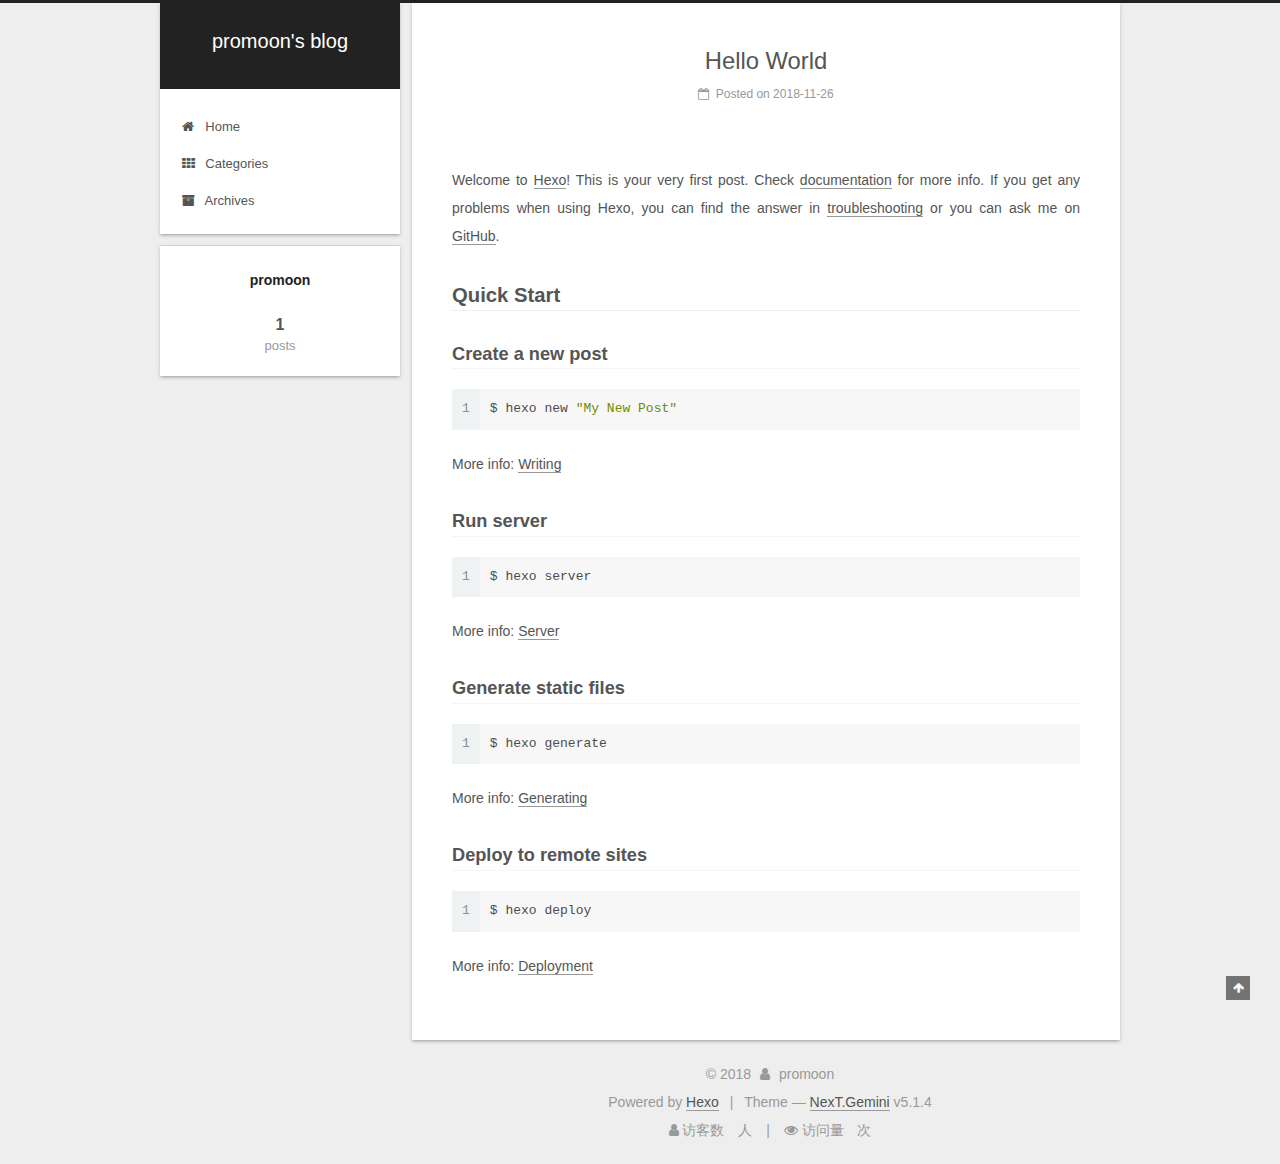
==== index.html @ 06402709 "Site updated: 2018-11-27 23:56:25" ====
<!DOCTYPE html>




<html class="theme-next gemini" lang="">
<head><meta name="generator" content="Hexo 3.8.0">
  <meta charset="UTF-8">
<meta http-equiv="X-UA-Compatible" content="IE=edge">
<meta name="viewport" content="width=device-width, initial-scale=1, maximum-scale=1">
<meta name="theme-color" content="#222">









<meta http-equiv="Cache-Control" content="no-transform">
<meta http-equiv="Cache-Control" content="no-siteapp">
















  
  
  <link href="/lib/fancybox/source/jquery.fancybox.css?v=2.1.5" rel="stylesheet" type="text/css">







<link href="/lib/font-awesome/css/font-awesome.min.css?v=4.6.2" rel="stylesheet" type="text/css">

<link href="/css/main.css?v=5.1.4" rel="stylesheet" type="text/css">


  <link rel="apple-touch-icon" sizes="180x180" href="/images/apple-touch-icon-next.png?v=5.1.4">


  <link rel="icon" type="image/png" sizes="32x32" href="/images/favicon-32x32-next.png?v=5.1.4">


  <link rel="icon" type="image/png" sizes="16x16" href="/images/favicon-16x16-next.png?v=5.1.4">


  <link rel="mask-icon" href="/images/logo.svg?v=5.1.4" color="#222">





  <meta name="keywords" content="Hexo, NexT">










<meta property="og:type" content="website">
<meta property="og:title" content="promoon&#39;s blog">
<meta property="og:url" content="http://yoursite.com/index.html">
<meta property="og:site_name" content="promoon&#39;s blog">
<meta property="og:locale" content="default">
<meta name="twitter:card" content="summary">
<meta name="twitter:title" content="promoon&#39;s blog">



<script type="text/javascript" id="hexo.configurations">
  var NexT = window.NexT || {};
  var CONFIG = {
    root: '/',
    scheme: 'Gemini',
    version: '5.1.4',
    sidebar: {"position":"left","display":"post","offset":12,"b2t":false,"scrollpercent":false,"onmobile":false},
    fancybox: true,
    tabs: true,
    motion: {"enable":false,"async":false,"transition":{"post_block":"fadeIn","post_header":"slideDownIn","post_body":"slideDownIn","coll_header":"slideLeftIn","sidebar":"slideUpIn"}},
    duoshuo: {
      userId: '0',
      author: 'Author'
    },
    algolia: {
      applicationID: '',
      apiKey: '',
      indexName: '',
      hits: {"per_page":10},
      labels: {"input_placeholder":"Search for Posts","hits_empty":"We didn't find any results for the search: ${query}","hits_stats":"${hits} results found in ${time} ms"}
    }
  };
</script>



  <link rel="canonical" href="http://yoursite.com/">





  <title>promoon's blog</title>
  








</head>

<body itemscope="" itemtype="http://schema.org/WebPage" lang="default">

  
  
    
  

  <div class="container sidebar-position-left 
  page-home">
    <div class="headband"></div>

    <header id="header" class="header" itemscope="" itemtype="http://schema.org/WPHeader">
      <div class="header-inner"><div class="site-brand-wrapper">
  <div class="site-meta ">
    

    <div class="custom-logo-site-title">
      <a href="/" class="brand" rel="start">
        <span class="logo-line-before"><i></i></span>
        <span class="site-title">promoon's blog</span>
        <span class="logo-line-after"><i></i></span>
      </a>
    </div>
      
        <p class="site-subtitle"></p>
      
  </div>

  <div class="site-nav-toggle">
    <button>
      <span class="btn-bar"></span>
      <span class="btn-bar"></span>
      <span class="btn-bar"></span>
    </button>
  </div>
</div>

<nav class="site-nav">
  

  
    <ul id="menu" class="menu">
      
        
        <li class="menu-item menu-item-home">
          <a href="/" rel="section">
            
              <i class="menu-item-icon fa fa-fw fa-home"></i> <br>
            
            Home
          </a>
        </li>
      
        
        <li class="menu-item menu-item-categories">
          <a href="/categories/" rel="section">
            
              <i class="menu-item-icon fa fa-fw fa-th"></i> <br>
            
            Categories
          </a>
        </li>
      
        
        <li class="menu-item menu-item-archives">
          <a href="/archives/" rel="section">
            
              <i class="menu-item-icon fa fa-fw fa-archive"></i> <br>
            
            Archives
          </a>
        </li>
      

      
    </ul>
  

  
</nav>



 </div>
    </header>

    <main id="main" class="main">
      <div class="main-inner">
        <div class="content-wrap">
          <div id="content" class="content">
            
  <section id="posts" class="posts-expand">
    
      

  

  
  
  

  <article class="post post-type-normal" itemscope="" itemtype="http://schema.org/Article">
  
  
  
  <div class="post-block">
    <link itemprop="mainEntityOfPage" href="http://yoursite.com/2018/11/26/hello-world/">

    <span hidden itemprop="author" itemscope="" itemtype="http://schema.org/Person">
      <meta itemprop="name" content="promoon">
      <meta itemprop="description" content="">
      <meta itemprop="image" content="/images/avatar.gif">
    </span>

    <span hidden itemprop="publisher" itemscope="" itemtype="http://schema.org/Organization">
      <meta itemprop="name" content="promoon's blog">
    </span>

    
      <header class="post-header">

        
        
          <h1 class="post-title" itemprop="name headline">
                
                <a class="post-title-link" href="/2018/11/26/hello-world/" itemprop="url">Hello World</a></h1>
        

        <div class="post-meta">
          <span class="post-time">
            
              <span class="post-meta-item-icon">
                <i class="fa fa-calendar-o"></i>
              </span>
              
                <span class="post-meta-item-text">Posted on</span>
              
              <time title="Post created" itemprop="dateCreated datePublished" datetime="2018-11-26T22:33:04+08:00">
                2018-11-26
              </time>
            

            

            
          </span>

          

          
            
          

          
          

          

          

          

        </div>
      </header>
    

    
    
    
    <div class="post-body" itemprop="articleBody">

      
      

      
        
          
            <p>Welcome to <a href="https://hexo.io/" target="_blank" rel="noopener">Hexo</a>! This is your very first post. Check <a href="https://hexo.io/docs/" target="_blank" rel="noopener">documentation</a> for more info. If you get any problems when using Hexo, you can find the answer in <a href="https://hexo.io/docs/troubleshooting.html" target="_blank" rel="noopener">troubleshooting</a> or you can ask me on <a href="https://github.com/hexojs/hexo/issues" target="_blank" rel="noopener">GitHub</a>.</p>
<h2 id="Quick-Start"><a href="#Quick-Start" class="headerlink" title="Quick Start"></a>Quick Start</h2><h3 id="Create-a-new-post"><a href="#Create-a-new-post" class="headerlink" title="Create a new post"></a>Create a new post</h3><figure class="highlight bash"><table><tr><td class="gutter"><pre><span class="line">1</span><br></pre></td><td class="code"><pre><span class="line">$ hexo new <span class="string">"My New Post"</span></span><br></pre></td></tr></table></figure>
<p>More info: <a href="https://hexo.io/docs/writing.html" target="_blank" rel="noopener">Writing</a></p>
<h3 id="Run-server"><a href="#Run-server" class="headerlink" title="Run server"></a>Run server</h3><figure class="highlight bash"><table><tr><td class="gutter"><pre><span class="line">1</span><br></pre></td><td class="code"><pre><span class="line">$ hexo server</span><br></pre></td></tr></table></figure>
<p>More info: <a href="https://hexo.io/docs/server.html" target="_blank" rel="noopener">Server</a></p>
<h3 id="Generate-static-files"><a href="#Generate-static-files" class="headerlink" title="Generate static files"></a>Generate static files</h3><figure class="highlight bash"><table><tr><td class="gutter"><pre><span class="line">1</span><br></pre></td><td class="code"><pre><span class="line">$ hexo generate</span><br></pre></td></tr></table></figure>
<p>More info: <a href="https://hexo.io/docs/generating.html" target="_blank" rel="noopener">Generating</a></p>
<h3 id="Deploy-to-remote-sites"><a href="#Deploy-to-remote-sites" class="headerlink" title="Deploy to remote sites"></a>Deploy to remote sites</h3><figure class="highlight bash"><table><tr><td class="gutter"><pre><span class="line">1</span><br></pre></td><td class="code"><pre><span class="line">$ hexo deploy</span><br></pre></td></tr></table></figure>
<p>More info: <a href="https://hexo.io/docs/deployment.html" target="_blank" rel="noopener">Deployment</a></p>

          
        
      
    </div>
    
    
    

    

    

    

    <footer class="post-footer">
      

      

      

      
      
        <div class="post-eof"></div>
      
    </footer>
  </div>
  
  
  
  </article>


    
  </section>

  


          </div>
          


          

        </div>
        
          
  
  <div class="sidebar-toggle">
    <div class="sidebar-toggle-line-wrap">
      <span class="sidebar-toggle-line sidebar-toggle-line-first"></span>
      <span class="sidebar-toggle-line sidebar-toggle-line-middle"></span>
      <span class="sidebar-toggle-line sidebar-toggle-line-last"></span>
    </div>
  </div>

  <aside id="sidebar" class="sidebar">
    
    <div class="sidebar-inner">

      

      

      <section class="site-overview-wrap sidebar-panel sidebar-panel-active">
        <div class="site-overview">
          <div class="site-author motion-element" itemprop="author" itemscope="" itemtype="http://schema.org/Person">
            
              <p class="site-author-name" itemprop="name">promoon</p>
              <p class="site-description motion-element" itemprop="description"></p>
          </div>

          <nav class="site-state motion-element">

            
              <div class="site-state-item site-state-posts">
              
                <a href="/archives/">
              
                  <span class="site-state-item-count">1</span>
                  <span class="site-state-item-name">posts</span>
                </a>
              </div>
            

            

            

          </nav>

          

          

          
          

          
          

          

        </div>
      </section>

      

      

    </div>
  </aside>


        
      </div>
    </main>

    <footer id="footer" class="footer">
      <div class="footer-inner">
        <div class="copyright">&copy; <span itemprop="copyrightYear">2018</span>
  <span class="with-love">
    <i class="fa fa-user"></i>
  </span>
  <span class="author" itemprop="copyrightHolder">promoon</span>

  
</div>


  <div class="powered-by">Powered by <a class="theme-link" target="_blank" href="https://hexo.io">Hexo</a></div>



  <span class="post-meta-divider">|</span>



  <div class="theme-info">Theme &mdash; <a class="theme-link" target="_blank" href="https://github.com/iissnan/hexo-theme-next">NexT.Gemini</a> v5.1.4</div>




        
<div class="busuanzi-count">
  <script async src="https:///busuanzi.ibruce.info/busuanzi/2.3/busuanzi.pure.mini.js"></script>

  
    <span class="site-uv">
      <i class="fa fa-user"></i> 访客数
      <span class="busuanzi-value" id="busuanzi_value_site_uv"></span>
      人
    </span>
  

  
    <span class="site-pv">
      <i class="fa fa-eye"></i> 访问量
      <span class="busuanzi-value" id="busuanzi_value_site_pv"></span>
      次
    </span>
  
</div>








        
      </div>
    </footer>

    
      <div class="back-to-top">
        <i class="fa fa-arrow-up"></i>
        
      </div>
    

    

  </div>

  

<script type="text/javascript">
  if (Object.prototype.toString.call(window.Promise) !== '[object Function]') {
    window.Promise = null;
  }
</script>









  












  
  
    <script type="text/javascript" src="/lib/jquery/index.js?v=2.1.3"></script>
  

  
  
    <script type="text/javascript" src="/lib/fastclick/lib/fastclick.min.js?v=1.0.6"></script>
  

  
  
    <script type="text/javascript" src="/lib/jquery_lazyload/jquery.lazyload.js?v=1.9.7"></script>
  

  
  
    <script type="text/javascript" src="/lib/velocity/velocity.min.js?v=1.2.1"></script>
  

  
  
    <script type="text/javascript" src="/lib/velocity/velocity.ui.min.js?v=1.2.1"></script>
  

  
  
    <script type="text/javascript" src="/lib/fancybox/source/jquery.fancybox.pack.js?v=2.1.5"></script>
  


  


  <script type="text/javascript" src="/js/src/utils.js?v=5.1.4"></script>

  <script type="text/javascript" src="/js/src/motion.js?v=5.1.4"></script>



  
  


  <script type="text/javascript" src="/js/src/affix.js?v=5.1.4"></script>

  <script type="text/javascript" src="/js/src/schemes/pisces.js?v=5.1.4"></script>



  

  


  <script type="text/javascript" src="/js/src/bootstrap.js?v=5.1.4"></script>



  


  




	





  





  












  





  

  

  

  
  

  

  

  

</body>
</html>
---- css/main.css ----
/* normalize.css v3.0.2 | MIT License | git.io/normalize */
html {
  font-family: sans-serif; /* 1 */
  -ms-text-size-adjust: 100%; /* 2 */
  -webkit-text-size-adjust: 100%; /* 2 */
}
body {
  margin: 0;
}
article,
aside,
details,
figcaption,
figure,
footer,
header,
hgroup,
main,
menu,
nav,
section,
summary {
  display: block;
}
audio,
canvas,
progress,
video {
  display: inline-block; /* 1 */
  vertical-align: baseline; /* 2 */
}
audio:not([controls]) {
  display: none;
  height: 0;
}
[hidden],
template {
  display: none;
}
a {
  background-color: transparent;
}
a:active,
a:hover {
  outline: 0;
}
abbr[title] {
  border-bottom: 1px dotted;
}
b,
strong {
  font-weight: bold;
}
dfn {
  font-style: italic;
}
h1 {
  font-size: 2em;
  margin: 0.67em 0;
}
mark {
  background: #ff0;
  color: #000;
}
small {
  font-size: 80%;
}
sub,
sup {
  font-size: 75%;
  line-height: 0;
  position: relative;
  vertical-align: baseline;
}
sup {
  top: -0.5em;
}
sub {
  bottom: -0.25em;
}
img {
  border: 0;
}
svg:not(:root) {
  overflow: hidden;
}
figure {
  margin: 1em 40px;
}
hr {
  -moz-box-sizing: content-box;
  box-sizing: content-box;
  height: 0;
}
pre {
  overflow: auto;
}
code,
kbd,
pre,
samp {
  font-family: monospace, monospace;
  font-size: 1em;
}
button,
input,
optgroup,
select,
textarea {
  color: inherit; /* 1 */
  font: inherit; /* 2 */
  margin: 0; /* 3 */
}
button {
  overflow: visible;
}
button,
select {
  text-transform: none;
}
button,
html input[type="button"],
input[type="reset"],
input[type="submit"] {
  -webkit-appearance: button; /* 2 */
  cursor: pointer; /* 3 */
}
button[disabled],
html input[disabled] {
  cursor: default;
}
button::-moz-focus-inner,
input::-moz-focus-inner {
  border: 0;
  padding: 0;
}
input {
  line-height: normal;
}
input[type="checkbox"],
input[type="radio"] {
  box-sizing: border-box; /* 1 */
  padding: 0; /* 2 */
}
input[type="number"]::-webkit-inner-spin-button,
input[type="number"]::-webkit-outer-spin-button {
  height: auto;
}
input[type="search"] {
  -webkit-appearance: textfield; /* 1 */
  -moz-box-sizing: content-box;
  -webkit-box-sizing: content-box; /* 2 */
  box-sizing: content-box;
}
input[type="search"]::-webkit-search-cancel-button,
input[type="search"]::-webkit-search-decoration {
  -webkit-appearance: none;
}
fieldset {
  border: 1px solid #c0c0c0;
  margin: 0 2px;
  padding: 0.35em 0.625em 0.75em;
}
legend {
  border: 0; /* 1 */
  padding: 0; /* 2 */
}
textarea {
  overflow: auto;
}
optgroup {
  font-weight: bold;
}
table {
  border-collapse: collapse;
  border-spacing: 0;
}
td,
th {
  padding: 0;
}
::selection {
  background: #262a30;
  color: #fff;
}
body {
  position: relative;
  font-family: 'Lato', "PingFang SC", "Microsoft YaHei", sans-serif;
  font-size: 14px;
  line-height: 2;
  color: #555;
  background: #eee;
}
@media (max-width: 767px) {
  body {
    padding-right: 0 !important;
  }
}
@media (min-width: 768px) and (max-width: 991px) {
  body {
    padding-right: 0 !important;
  }
}
@media (min-width: 1600px) {
  body {
    font-size: 16px;
  }
}
h1,
h2,
h3,
h4,
h5,
h6 {
  margin: 0;
  padding: 0;
  font-weight: bold;
  line-height: 1.5;
  font-family: 'Lato', "PingFang SC", "Microsoft YaHei", sans-serif;
}
h2,
h3,
h4,
h5,
h6 {
  margin: 20px 0 15px;
}
h1 {
  font-size: 22px;
}
@media (max-width: 767px) {
  h1 {
    font-size: 18px;
  }
}
h2 {
  font-size: 20px;
}
@media (max-width: 767px) {
  h2 {
    font-size: 16px;
  }
}
h3 {
  font-size: 18px;
}
@media (max-width: 767px) {
  h3 {
    font-size: 14px;
  }
}
h4 {
  font-size: 16px;
}
@media (max-width: 767px) {
  h4 {
    font-size: 12px;
  }
}
h5 {
  font-size: 14px;
}
@media (max-width: 767px) {
  h5 {
    font-size: 10px;
  }
}
h6 {
  font-size: 12px;
}
@media (max-width: 767px) {
  h6 {
    font-size: 8px;
  }
}
p {
  margin: 0 0 20px 0;
}
a {
  color: #555;
  text-decoration: none;
  outline: none;
  border-bottom: 1px solid #999;
  word-wrap: break-word;
}
a:hover {
  color: #222;
  border-bottom-color: #222;
}
blockquote {
  margin: 0;
  padding: 0;
}
img {
  display: block;
  margin: auto;
  max-width: 100%;
  height: auto;
}
hr {
  margin: 40px 0;
  height: 3px;
  border: none;
  background-color: #ddd;
  background-image: repeating-linear-gradient(-45deg, #fff, #fff 4px, transparent 4px, transparent 8px);
}
blockquote {
  padding: 0 15px;
  color: #666;
  border-left: 4px solid #ddd;
}
blockquote cite::before {
  content: "-";
  padding: 0 5px;
}
dt {
  font-weight: 700;
}
dd {
  margin: 0;
  padding: 0;
}
kbd {
  border: 1px solid #ccc;
  border-radius: 0.2em;
  box-shadow: 0.1em 0.1em 0.2em rgba(0,0,0,0.1);
  background-color: #f9f9f9;
  font-family: inherit;
  background-image: -webkit-linear-gradient(top, #eee, #fff, #eee);
  padding: 0.1em 0.3em;
  white-space: nowrap;
}
.text-left {
  text-align: left;
}
.text-center {
  text-align: center;
}
.text-right {
  text-align: right;
}
.text-justify {
  text-align: justify;
}
.text-nowrap {
  white-space: nowrap;
}
.text-lowercase {
  text-transform: lowercase;
}
.text-uppercase {
  text-transform: uppercase;
}
.text-capitalize {
  text-transform: capitalize;
}
.center-block {
  display: block;
  margin-left: auto;
  margin-right: auto;
}
.clearfix:before,
.clearfix:after {
  content: " ";
  display: table;
}
.clearfix:after {
  clear: both;
}
.pullquote {
  width: 45%;
}
.pullquote.left {
  float: left;
  margin-left: 5px;
  margin-right: 10px;
}
.pullquote.right {
  float: right;
  margin-left: 10px;
  margin-right: 5px;
}
.affix.affix.affix {
  position: fixed;
}
.translation {
  margin-top: -20px;
  font-size: 14px;
  color: #999;
}
.scrollbar-measure {
  width: 100px;
  height: 100px;
  overflow: scroll;
  position: absolute;
  top: -9999px;
}
.use-motion .motion-element {
  opacity: 0;
}
table {
  margin: 20px 0;
  width: 100%;
  border-collapse: collapse;
  border-spacing: 0;
  border: 1px solid #ddd;
  font-size: 14px;
  table-layout: fixed;
  word-wrap: break-all;
}
table>tbody>tr:nth-of-type(odd) {
  background-color: #f9f9f9;
}
table>tbody>tr:hover {
  background-color: #f5f5f5;
}
caption,
th,
td {
  padding: 8px;
  text-align: left;
  vertical-align: middle;
  font-weight: normal;
}
th,
td {
  border-bottom: 3px solid #ddd;
  border-right: 1px solid #eee;
}
th {
  padding-bottom: 10px;
  font-weight: 700;
}
td {
  border-bottom-width: 1px;
}
html,
body {
  height: 100%;
}
.container {
  position: relative;
  min-height: 100%;
}
.header-inner {
  margin: 0 auto;
  padding: 100px 0 70px;
  width: calc(100% - 252px);
}
@media (min-width: 1600px) {
  .container .header-inner {
    width: 900px;
  }
}
.main {
  padding-bottom: 150px;
}
.main-inner {
  margin: 0 auto;
  width: calc(100% - 252px);
}
@media (min-width: 1600px) {
  .container .main-inner {
    width: 900px;
  }
}
.footer {
  position: absolute;
  left: 0;
  bottom: 0;
  width: 100%;
  min-height: 50px;
}
.footer-inner {
  box-sizing: border-box;
  margin: 20px auto;
  width: calc(100% - 252px);
}
@media (min-width: 1600px) {
  .container .footer-inner {
    width: 900px;
  }
}
pre,
.highlight {
  overflow: auto;
  margin: 20px 0;
  padding: 0;
  font-size: 13px;
  color: #4d4d4c;
  background: #f7f7f7;
  line-height: 1.6;
}
pre,
code {
  font-family: consolas, Menlo, "PingFang SC", "Microsoft YaHei", monospace;
}
code {
  padding: 2px 4px;
  word-wrap: break-word;
  color: #555;
  background: #eee;
  border-radius: 3px;
  font-size: 13px;
}
pre {
  padding: 10px;
}
pre code {
  padding: 0;
  color: #4d4d4c;
  background: none;
  text-shadow: none;
}
.highlight {
  border-radius: 1px;
}
.highlight pre {
  border: none;
  margin: 0;
  padding: 10px 0;
}
.highlight table {
  margin: 0;
  width: auto;
  border: none;
}
.highlight td {
  border: none;
  padding: 0;
}
.highlight figcaption {
  font-size: 1em;
  color: #4d4d4c;
  line-height: 1em;
  margin-bottom: 1em;
}
.highlight figcaption:before,
.highlight figcaption:after {
  content: " ";
  display: table;
}
.highlight figcaption:after {
  clear: both;
}
.highlight figcaption a {
  float: right;
  color: #4d4d4c;
}
.highlight figcaption a:hover {
  border-bottom-color: #4d4d4c;
}
.highlight .gutter pre {
  padding-left: 10px;
  padding-right: 10px;
  color: #869194;
  text-align: right;
  background-color: #eff2f3;
}
.highlight .code pre {
  width: 100%;
  padding-left: 10px;
  padding-right: 10px;
  background-color: #f7f7f7;
}
.highlight .line {
  height: 20px;
}
.gutter {
  -webkit-user-select: none;
  -moz-user-select: none;
  -ms-user-select: none;
  user-select: none;
}
.gist table {
  width: auto;
}
.gist table td {
  border: none;
}
pre .deletion {
  background: #fdd;
}
pre .addition {
  background: #dfd;
}
pre .meta {
  color: #8959a8;
}
pre .comment {
  color: #8e908c;
}
pre .variable,
pre .attribute,
pre .tag,
pre .regexp,
pre .ruby .constant,
pre .xml .tag .title,
pre .xml .pi,
pre .xml .doctype,
pre .html .doctype,
pre .css .id,
pre .css .class,
pre .css .pseudo {
  color: #c82829;
}
pre .number,
pre .preprocessor,
pre .built_in,
pre .literal,
pre .params,
pre .constant,
pre .command {
  color: #f5871f;
}
pre .ruby .class .title,
pre .css .rules .attribute,
pre .string,
pre .value,
pre .inheritance,
pre .header,
pre .ruby .symbol,
pre .xml .cdata,
pre .special,
pre .number,
pre .formula {
  color: #718c00;
}
pre .title,
pre .css .hexcolor {
  color: #3e999f;
}
pre .function,
pre .python .decorator,
pre .python .title,
pre .ruby .function .title,
pre .ruby .title .keyword,
pre .perl .sub,
pre .javascript .title,
pre .coffeescript .title {
  color: #4271ae;
}
pre .keyword,
pre .javascript .function {
  color: #8959a8;
}
.full-image.full-image.full-image.full-image {
  border: none;
  max-width: 100%;
  width: auto;
  margin: 20px auto 25px;
}
@media (min-width: 992px) {
  .full-image.full-image.full-image.full-image {
    max-width: none;
    width: 118%;
    margin: 0 -9%;
  }
}
.blockquote-center,
.page-home .post-type-quote blockquote,
.page-post-detail .post-type-quote blockquote {
  position: relative;
  margin: 40px 0;
  padding: 0;
  border-left: none;
  text-align: center;
}
.blockquote-center::before,
.page-home .post-type-quote blockquote::before,
.page-post-detail .post-type-quote blockquote::before,
.blockquote-center::after,
.page-home .post-type-quote blockquote::after,
.page-post-detail .post-type-quote blockquote::after {
  position: absolute;
  content: ' ';
  display: block;
  width: 100%;
  height: 24px;
  opacity: 0.2;
  background-repeat: no-repeat;
  background-position: 0 -6px;
  background-size: 22px 22px;
}
.blockquote-center::before,
.page-home .post-type-quote blockquote::before,
.page-post-detail .post-type-quote blockquote::before {
  top: -20px;
  background-image: url("../images/quote-l.svg");
  border-top: 1px solid #ccc;
}
.blockquote-center::after,
.page-home .post-type-quote blockquote::after,
.page-post-detail .post-type-quote blockquote::after {
  bottom: -20px;
  background-image: url("../images/quote-r.svg");
  border-bottom: 1px solid #ccc;
  background-position: 100% 8px;
}
.blockquote-center p,
.page-home .post-type-quote blockquote p,
.page-post-detail .post-type-quote blockquote p,
.blockquote-center div,
.page-home .post-type-quote blockquote div,
.page-post-detail .post-type-quote blockquote div {
  text-align: center;
}
.post .post-body .group-picture img {
  box-sizing: border-box;
  padding: 0 3px;
  border: none;
}
.post .group-picture-row {
  overflow: hidden;
  margin-top: 6px;
}
.post .group-picture-row:first-child {
  margin-top: 0;
}
.post .group-picture-column {
  float: left;
}
.page-post-detail .post-body .group-picture-column {
  float: none;
  margin-top: 10px;
  width: auto !important;
}
.page-post-detail .post-body .group-picture-column img {
  margin: 0 auto;
}
.page-archive .group-picture-container {
  overflow: hidden;
}
.page-archive .group-picture-row {
  float: left;
}
.page-archive .group-picture-row:first-child {
  margin-top: 6px;
}
.page-archive .group-picture-column {
  max-width: 150px;
  max-height: 150px;
}
.post-body .note {
  position: relative;
  padding: 15px;
  margin-bottom: 20px;
  border: 1px solid #eee;
  border-left-width: 5px;
  border-radius: 3px;
}
.post-body .note h2,
.post-body .note h3,
.post-body .note h4,
.post-body .note h5,
.post-body .note h6 {
  margin-top: 0;
  margin-bottom: 0;
  border-bottom: initial;
  padding-top: 0 !important;
}
.post-body .note p:first-child,
.post-body .note ul:first-child,
.post-body .note ol:first-child,
.post-body .note table:first-child,
.post-body .note pre:first-child,
.post-body .note blockquote:first-child {
  margin-top: 0;
}
.post-body .note p:last-child,
.post-body .note ul:last-child,
.post-body .note ol:last-child,
.post-body .note table:last-child,
.post-body .note pre:last-child,
.post-body .note blockquote:last-child {
  margin-bottom: 0;
}
.post-body .note.default {
  border-left-color: #777;
}
.post-body .note.default h2,
.post-body .note.default h3,
.post-body .note.default h4,
.post-body .note.default h5,
.post-body .note.default h6 {
  color: #777;
}
.post-body .note.primary {
  border-left-color: #6f42c1;
}
.post-body .note.primary h2,
.post-body .note.primary h3,
.post-body .note.primary h4,
.post-body .note.primary h5,
.post-body .note.primary h6 {
  color: #6f42c1;
}
.post-body .note.info {
  border-left-color: #428bca;
}
.post-body .note.info h2,
.post-body .note.info h3,
.post-body .note.info h4,
.post-body .note.info h5,
.post-body .note.info h6 {
  color: #428bca;
}
.post-body .note.success {
  border-left-color: #5cb85c;
}
.post-body .note.success h2,
.post-body .note.success h3,
.post-body .note.success h4,
.post-body .note.success h5,
.post-body .note.success h6 {
  color: #5cb85c;
}
.post-body .note.warning {
  border-left-color: #f0ad4e;
}
.post-body .note.warning h2,
.post-body .note.warning h3,
.post-body .note.warning h4,
.post-body .note.warning h5,
.post-body .note.warning h6 {
  color: #f0ad4e;
}
.post-body .note.danger {
  border-left-color: #d9534f;
}
.post-body .note.danger h2,
.post-body .note.danger h3,
.post-body .note.danger h4,
.post-body .note.danger h5,
.post-body .note.danger h6 {
  color: #d9534f;
}
.post-body .label {
  display: inline;
  padding: 0 2px;
  white-space: nowrap;
}
.post-body .label.default {
  background-color: #f0f0f0;
}
.post-body .label.primary {
  background-color: #efe6f7;
}
.post-body .label.info {
  background-color: #e5f2f8;
}
.post-body .label.success {
  background-color: #e7f4e9;
}
.post-body .label.warning {
  background-color: #fcf6e1;
}
.post-body .label.danger {
  background-color: #fae8eb;
}
.post-body .tabs {
  position: relative;
  display: block;
  margin-bottom: 20px;
  padding-top: 10px;
}
.post-body .tabs ul.nav-tabs {
  margin: 0;
  padding: 0;
  display: flex;
  margin-bottom: -1px;
}
@media (max-width: 413px) {
  .post-body .tabs ul.nav-tabs {
    display: block;
    margin-bottom: 5px;
  }
}
.post-body .tabs ul.nav-tabs li.tab {
  list-style-type: none !important;
  margin: 0 0.25em 0 0;
  border-top: 3px solid transparent;
  border-left: 1px solid transparent;
  border-right: 1px solid transparent;
}
@media (max-width: 413px) {
  .post-body .tabs ul.nav-tabs li.tab {
    margin: initial;
    border-top: 1px solid transparent;
    border-left: 3px solid transparent;
    border-right: 1px solid transparent;
    border-bottom: 1px solid transparent;
  }
}
.post-body .tabs ul.nav-tabs li.tab a {
  outline: 0;
  border-bottom: initial;
  display: block;
  line-height: 1.8em;
  padding: 0.25em 0.75em;
  transition-duration: 0.2s;
  transition-timing-function: ease-out;
  transition-delay: 0s;
}
.post-body .tabs ul.nav-tabs li.tab a i {
  width: 1.285714285714286em;
}
.post-body .tabs ul.nav-tabs li.tab.active {
  border-top: 3px solid #fc6423;
  border-left: 1px solid #ddd;
  border-right: 1px solid #ddd;
  background-color: #fff;
}
@media (max-width: 413px) {
  .post-body .tabs ul.nav-tabs li.tab.active {
    border-top: 1px solid #ddd;
    border-left: 3px solid #fc6423;
    border-right: 1px solid #ddd;
    border-bottom: 1px solid #ddd;
  }
}
.post-body .tabs ul.nav-tabs li.tab.active a {
  cursor: default;
  color: #555;
}
.post-body .tabs .tab-content {
  background-color: #fff;
}
.post-body .tabs .tab-content .tab-pane {
  border: 1px solid #ddd;
  padding: 20px 20px 0 20px;
}
.post-body .tabs .tab-content .tab-pane:not(.active) {
  display: none !important;
}
.post-body .tabs .tab-content .tab-pane.active {
  display: block !important;
}
.btn {
  display: inline-block;
  padding: 0 20px;
  font-size: 14px;
  color: #555;
  background: #fff;
  border: 2px solid #555;
  text-decoration: none;
  border-radius: 2px;
  transition-property: background-color;
  transition-duration: 0.2s;
  transition-timing-function: ease-in-out;
  transition-delay: 0s;
  line-height: 2;
}
.btn:hover {
  border-color: #222;
  color: #fff;
  background: #222;
}
.btn +.btn {
  margin: 0 0 8px 8px;
}
.btn .fa-fw {
  width: 1.285714285714286em;
  text-align: left;
}
.btn-bar {
  display: block;
  width: 22px;
  height: 2px;
  background: #555;
  border-radius: 1px;
}
.btn-bar+.btn-bar {
  margin-top: 4px;
}
.pagination {
  margin: 120px 0 40px;
  text-align: center;
  border-top: 1px solid #eee;
}
.page-number-basic,
.pagination .prev,
.pagination .next,
.pagination .page-number,
.pagination .space {
  display: inline-block;
  position: relative;
  top: -1px;
  margin: 0 10px;
  padding: 0 11px;
}
@media (max-width: 767px) {
  .page-number-basic,
  .pagination .prev,
  .pagination .next,
  .pagination .page-number,
  .pagination .space {
    margin: 0 5px;
  }
}
.pagination .prev,
.pagination .next,
.pagination .page-number {
  border-bottom: 0;
  border-top: 1px solid #eee;
  transition-property: border-color;
  transition-duration: 0.2s;
  transition-timing-function: ease-in-out;
  transition-delay: 0s;
}
.pagination .prev:hover,
.pagination .next:hover,
.pagination .page-number:hover {
  border-top-color: #222;
}
.pagination .space {
  padding: 0;
  margin: 0;
}
.pagination .prev {
  margin-left: 0;
}
.pagination .next {
  margin-right: 0;
}
.pagination .page-number.current {
  color: #fff;
  background: #ccc;
  border-top-color: #ccc;
}
@media (max-width: 767px) {
  .pagination {
    border-top: none;
  }
  .pagination .prev,
  .pagination .next,
  .pagination .page-number {
    margin-bottom: 10px;
    border-top: 0;
    border-bottom: 1px solid #eee;
    padding: 0 10px;
  }
  .pagination .prev:hover,
  .pagination .next:hover,
  .pagination .page-number:hover {
    border-bottom-color: #222;
  }
}
.comments {
  margin: 60px 20px 0;
}
.tag-cloud {
  text-align: center;
}
.tag-cloud a {
  display: inline-block;
  margin: 10px;
}
.back-to-top {
  box-sizing: border-box;
  position: fixed;
  bottom: -100px;
  right: 30px;
  z-index: 1050;
  padding: 0 6px;
  width: 24px;
  background: #222;
  font-size: 12px;
  opacity: 0.6;
  color: #fff;
  cursor: pointer;
  text-align: center;
  -webkit-transform: translateZ(0);
  transition-property: bottom;
  transition-duration: 0.2s;
  transition-timing-function: ease-in-out;
  transition-delay: 0s;
}
@media (min-width: 768px) and (max-width: 991px) {
  .back-to-top {
    display: none !important;
  }
}
@media (max-width: 767px) {
  .back-to-top {
    display: none !important;
  }
}
.back-to-top.back-to-top-on {
  bottom: 30px;
}
.header {
  background: transparent;
}
.header-inner {
  position: relative;
}
.headband {
  height: 3px;
  background: #222;
}
.site-meta {
  margin: 0;
  text-align: center;
}
@media (max-width: 767px) {
  .site-meta {
    text-align: center;
  }
}
.brand {
  position: relative;
  display: inline-block;
  padding: 0 40px;
  color: #fff;
  background: #222;
  border-bottom: none;
}
.brand:hover {
  color: #fff;
}
.logo {
  display: inline-block;
  margin-right: 5px;
  line-height: 36px;
  vertical-align: top;
}
.site-title {
  display: inline-block;
  vertical-align: top;
  line-height: 36px;
  font-size: 20px;
  font-weight: normal;
  font-family: 'Lato', "PingFang SC", "Microsoft YaHei", sans-serif;
}
.site-subtitle {
  margin-top: 10px;
  font-size: 13px;
  color: #ddd;
}
.use-motion .brand {
  opacity: 0;
}
.use-motion .logo,
.use-motion .site-title,
.use-motion .site-subtitle {
  opacity: 0;
  position: relative;
  top: -10px;
}
.site-nav-toggle {
  display: none;
  position: absolute;
  top: 10px;
  left: 10px;
}
@media (max-width: 767px) {
  .site-nav-toggle {
    display: block;
  }
}
.site-nav-toggle button {
  margin-top: 2px;
  padding: 9px 10px;
  background: transparent;
  border: none;
}
@media (max-width: 767px) {
  .site-nav {
    display: none;
    margin: 0 -10px;
    padding: 0 10px;
    clear: both;
    border-top: 1px solid #ddd;
  }
}
@media (min-width: 768px) and (max-width: 991px) {
  .site-nav {
    display: block !important;
  }
}
@media (min-width: 992px) {
  .site-nav {
    display: block !important;
  }
}
.menu {
  margin-top: 20px;
  padding-left: 0;
  text-align: center;
}
.menu .menu-item {
  display: inline-block;
  margin: 0 10px;
  list-style: none;
}
@media screen and (max-width: 767px) {
  .menu .menu-item {
    margin-top: 10px;
  }
}
.menu .menu-item a {
  display: block;
  font-size: 13px;
  line-height: inherit;
  border-bottom: 1px solid transparent;
  transition-property: border-color;
  transition-duration: 0.2s;
  transition-timing-function: ease-in-out;
  transition-delay: 0s;
}
.menu .menu-item a:hover,
.menu-item-active a {
  border-bottom-color: #222;
}
.menu .menu-item .fa {
  margin-right: 5px;
}
.use-motion .menu-item {
  opacity: 0;
}
.post-body {
  font-family: 'Lato', "PingFang SC", "Microsoft YaHei", sans-serif;
}
@media (max-width: 767px) {
  .post-body {
    word-break: break-word;
  }
}
.post-body .fancybox img {
  display: block !important;
  margin: 0 auto;
  cursor: pointer;
  cursor: zoom-in;
  cursor: -webkit-zoom-in;
}
.post-body .image-caption,
.post-body .figure .caption {
  margin: -20px auto 15px;
  text-align: center;
  font-size: 14px;
  color: #999;
  font-weight: bold;
  line-height: 1;
}
.post-sticky-flag {
  display: inline-block;
  font-size: 16px;
  -ms-transform: rotate(30deg);
  -webkit-transform: rotate(30deg);
  -moz-transform: rotate(30deg);
  -ms-transform: rotate(30deg);
  -o-transform: rotate(30deg);
  transform: rotate(30deg);
}
.use-motion .post-block,
.use-motion .pagination,
.use-motion .comments {
  opacity: 0;
}
.use-motion .post-header {
  opacity: 0;
}
.use-motion .post-body {
  opacity: 0;
}
.use-motion .collection-title {
  opacity: 0;
}
.posts-expand {
  padding-top: 40px;
}
@media (max-width: 767px) {
  .posts-expand {
    margin: 0 20px;
  }
  .post-body pre .gutter pre {
    padding-right: 10px;
  }
  .post-body .highlight {
    margin-left: 0px;
    margin-right: 0px;
    padding: 0;
  }
  .post-body .highlight .gutter pre {
    padding-right: 10px;
  }
}
@media (min-width: 992px) {
  .posts-expand .post-body {
    text-align: justify;
  }
}
.posts-expand .post-body h2,
.posts-expand .post-body h3,
.posts-expand .post-body h4,
.posts-expand .post-body h5,
.posts-expand .post-body h6 {
  padding-top: 10px;
}
.posts-expand .post-body h2 .header-anchor,
.posts-expand .post-body h3 .header-anchor,
.posts-expand .post-body h4 .header-anchor,
.posts-expand .post-body h5 .header-anchor,
.posts-expand .post-body h6 .header-anchor {
  float: right;
  margin-left: 10px;
  color: #ccc;
  border-bottom-style: none;
  visibility: hidden;
}
.posts-expand .post-body h2 .header-anchor:hover,
.posts-expand .post-body h3 .header-anchor:hover,
.posts-expand .post-body h4 .header-anchor:hover,
.posts-expand .post-body h5 .header-anchor:hover,
.posts-expand .post-body h6 .header-anchor:hover {
  color: inherit;
}
.posts-expand .post-body h2:hover .header-anchor,
.posts-expand .post-body h3:hover .header-anchor,
.posts-expand .post-body h4:hover .header-anchor,
.posts-expand .post-body h5:hover .header-anchor,
.posts-expand .post-body h6:hover .header-anchor {
  visibility: visible;
}
.posts-expand .post-body ul li {
  list-style: circle;
}
.posts-expand .post-body img {
  box-sizing: border-box;
  margin: auto;
  padding: 3px;
  border: 1px solid #ddd;
}
.posts-expand .post-body .fancybox img {
  margin: 0 auto 25px;
}
@media (max-width: 767px) {
  .posts-collapse {
    margin: 0 20px;
  }
  .posts-collapse .post-title,
  .posts-collapse .post-meta {
    display: block;
    width: auto;
    text-align: left;
  }
}
.posts-collapse {
  position: relative;
  z-index: 1010;
  margin-left: 55px;
}
.posts-collapse::after {
  content: " ";
  position: absolute;
  top: 20px;
  left: 0;
  margin-left: -2px;
  width: 4px;
  height: 100%;
  background: #f5f5f5;
  z-index: -1;
}
@media (max-width: 767px) {
  .posts-collapse {
    margin: 0 20px;
  }
}
.posts-collapse .collection-title {
  position: relative;
  margin: 60px 0;
}
.posts-collapse .collection-title h1,
.posts-collapse .collection-title h2 {
  margin-left: 20px;
}
.posts-collapse .collection-title small {
  color: #bbb;
  margin-left: 5px;
}
.posts-collapse .collection-title::before {
  content: " ";
  position: absolute;
  left: 0;
  top: 50%;
  margin-left: -4px;
  margin-top: -4px;
  width: 8px;
  height: 8px;
  background: #bbb;
  border-radius: 50%;
}
.posts-collapse .post {
  margin: 30px 0;
}
.posts-collapse .post-header {
  position: relative;
  transition-duration: 0.2s;
  transition-timing-function: ease-in-out;
  transition-delay: 0s;
  transition-property: border;
  border-bottom: 1px dashed #ccc;
}
.posts-collapse .post-header::before {
  content: " ";
  position: absolute;
  left: 0;
  top: 12px;
  width: 6px;
  height: 6px;
  margin-left: -4px;
  background: #bbb;
  border-radius: 50%;
  border: 1px solid #fff;
  transition-duration: 0.2s;
  transition-timing-function: ease-in-out;
  transition-delay: 0s;
  transition-property: background;
}
.posts-collapse .post-header:hover {
  border-bottom-color: #666;
}
.posts-collapse .post-header:hover::before {
  background: #222;
}
.posts-collapse .post-meta {
  position: absolute;
  font-size: 12px;
  left: 20px;
  top: 5px;
}
.posts-collapse .post-comments-count {
  display: none;
}
.posts-collapse .post-title {
  margin-left: 60px;
  font-size: 16px;
  font-weight: normal;
  line-height: inherit;
}
.posts-collapse .post-title::after {
  margin-left: 3px;
  opacity: 0.6;
}
.posts-collapse .post-title a {
  color: #666;
  border-bottom: none;
}
.page-home .post-type-quote .post-header,
.page-post-detail .post-type-quote .post-header,
.page-home .post-type-quote .post-tags,
.page-post-detail .post-type-quote .post-tags {
  display: none;
}
.posts-expand .post-title {
  text-align: center;
  word-break: break-word;
  font-weight: 400;
}
.posts-expand .post-title-link {
  display: inline-block;
  position: relative;
  color: #555;
  border-bottom: none;
  line-height: 1.2;
  vertical-align: top;
}
.posts-expand .post-title-link::before {
  content: "";
  position: absolute;
  width: 100%;
  height: 2px;
  bottom: 0;
  left: 0;
  background-color: #000;
  visibility: hidden;
  -webkit-transform: scaleX(0);
  -moz-transform: scaleX(0);
  -ms-transform: scaleX(0);
  -o-transform: scaleX(0);
  transform: scaleX(0);
  transition-duration: 0.2s;
  transition-timing-function: ease-in-out;
  transition-delay: 0s;
}
.posts-expand .post-title-link:hover::before {
  visibility: visible;
  -webkit-transform: scaleX(1);
  -moz-transform: scaleX(1);
  -ms-transform: scaleX(1);
  -o-transform: scaleX(1);
  transform: scaleX(1);
}
.posts-expand .post-title-link .fa {
  font-size: 16px;
}
.posts-expand .post-meta {
  margin: 3px 0 60px 0;
  color: #999;
  font-family: 'Lato', "PingFang SC", "Microsoft YaHei", sans-serif;
  font-size: 12px;
  text-align: center;
}
.posts-expand .post-meta .post-category-list {
  display: inline-block;
  margin: 0;
  padding: 3px;
}
.posts-expand .post-meta .post-category-list-link {
  color: #999;
}
.posts-expand .post-meta .post-description {
  font-size: 14px;
  margin-top: 2px;
}
.post-meta-divider {
  margin: 0 0.5em;
}
.post-meta-item-icon {
  margin-right: 3px;
}
@media (min-width: 768px) and (max-width: 991px) {
  .post-meta-item-icon {
    display: inline-block;
  }
}
@media (max-width: 767px) {
  .post-meta-item-icon {
    display: inline-block;
  }
}
@media (min-width: 768px) and (max-width: 991px) {
  .post-meta-item-text {
    display: none;
  }
}
@media (max-width: 767px) {
  .post-meta-item-text {
    display: none;
  }
}
@media (max-width: 767px) {
  .posts-expand .post-comments-count {
    display: none;
  }
}
.post-button {
  margin-top: 40px;
}
.posts-expand .post-tags {
  margin-top: 40px;
  text-align: center;
}
.posts-expand .post-tags a {
  display: inline-block;
  margin-right: 10px;
  font-size: 13px;
}
.post-nav {
  display: table;
  margin-top: 15px;
  width: 100%;
  border-top: 1px solid #eee;
}
.post-nav-divider {
  display: table-cell;
  width: 10%;
}
.post-nav-item {
  display: table-cell;
  padding: 10px 0 0 0;
  width: 45%;
  vertical-align: top;
}
.post-nav-item a {
  position: relative;
  display: block;
  line-height: 25px;
  font-size: 14px;
  color: #555;
  border-bottom: none;
}
.post-nav-item a:hover {
  color: #222;
  border-bottom: none;
}
.post-nav-item a:active {
  top: 2px;
}
.post-nav-item .fa {
  position: absolute;
  top: 8px;
  left: 0;
  font-size: 12px;
}
.post-nav-next a {
  padding-left: 15px;
}
.post-nav-prev {
  text-align: right;
}
.post-nav-prev a {
  padding-right: 15px;
}
.post-nav-prev .fa {
  right: 0;
  left: auto;
}
.posts-expand .post-eof {
  display: block;
  margin: 80px auto 60px;
  width: 8%;
  height: 1px;
  background: #ccc;
  text-align: center;
}
.post:last-child .post-eof.post-eof.post-eof {
  display: none;
}
.post-gallery {
  display: table;
  table-layout: fixed;
  width: 100%;
  border-collapse: separate;
}
.post-gallery-row {
  display: table-row;
}
.post-gallery .post-gallery-img {
  display: table-cell;
  text-align: center;
  vertical-align: middle;
  border: none;
}
.post-gallery .post-gallery-img img {
  max-width: 100%;
  max-height: 100%;
  border: none;
}
.fancybox-close,
.fancybox-close:hover {
  border: none;
}
.rtl.post-body p,
.rtl.post-body a,
.rtl.post-body h1,
.rtl.post-body h2,
.rtl.post-body h3,
.rtl.post-body h4,
.rtl.post-body h5,
.rtl.post-body h6,
.rtl.post-body li,
.rtl.post-body ul,
.rtl.post-body ol {
  direction: rtl;
  font-family: UKIJ Ekran;
}
.rtl.post-title {
  font-family: UKIJ Ekran;
}
.sidebar {
  position: fixed;
  right: 0;
  top: 0;
  bottom: 0;
  width: 0;
  z-index: 1040;
  box-shadow: inset 0 2px 6px #000;
  background: #222;
  -webkit-transform: translateZ(0);
}
.sidebar a {
  color: #999;
  border-bottom-color: #555;
}
.sidebar a:hover {
  color: #eee;
}
@media (min-width: 768px) and (max-width: 991px) {
  .sidebar {
    display: none !important;
  }
}
@media (max-width: 767px) {
  .sidebar {
    display: none !important;
  }
}
.sidebar-inner {
  position: relative;
  padding: 20px 10px;
  color: #999;
  text-align: center;
}
.site-overview-wrap {
  overflow: hidden;
}
.site-overview {
  overflow-y: auto;
  overflow-x: hidden;
}
.sidebar-toggle {
  position: fixed;
  right: 30px;
  bottom: 45px;
  width: 14px;
  height: 14px;
  padding: 5px;
  background: #222;
  line-height: 0;
  z-index: 1050;
  cursor: pointer;
  -webkit-transform: translateZ(0);
}
@media (min-width: 768px) and (max-width: 991px) {
  .sidebar-toggle {
    display: none !important;
  }
}
@media (max-width: 767px) {
  .sidebar-toggle {
    display: none !important;
  }
}
.sidebar-toggle-line {
  position: relative;
  display: inline-block;
  vertical-align: top;
  height: 2px;
  width: 100%;
  background: #fff;
  margin-top: 3px;
}
.sidebar-toggle-line:first-child {
  margin-top: 0;
}
.site-author-image {
  display: block;
  margin: 0 auto;
  padding: 2px;
  max-width: 120px;
  height: auto;
  border: 1px solid #eee;
}
.site-author-name {
  margin: 0;
  text-align: center;
  color: #222;
  font-weight: 600;
}
.site-description {
  margin-top: 0;
  text-align: center;
  font-size: 13px;
  color: #999;
}
.site-state {
  overflow: hidden;
  line-height: 1.4;
  white-space: nowrap;
  text-align: center;
}
.site-state-item {
  display: inline-block;
  padding: 0 15px;
  border-left: 1px solid #eee;
}
.site-state-item:first-child {
  border-left: none;
}
.site-state-item a {
  border-bottom: none;
}
.site-state-item-count {
  display: block;
  text-align: center;
  color: inherit;
  font-weight: 600;
  font-size: 16px;
}
.site-state-item-name {
  font-size: 13px;
  color: #999;
}
.feed-link {
  margin-top: 20px;
}
.feed-link a {
  display: inline-block;
  padding: 0 15px;
  color: #fc6423;
  border: 1px solid #fc6423;
  border-radius: 4px;
}
.feed-link a i {
  color: #fc6423;
  font-size: 14px;
}
.feed-link a:hover {
  color: #fff;
  background: #fc6423;
}
.feed-link a:hover i {
  color: #fff;
}
.links-of-author {
  margin-top: 20px;
}
.links-of-author a {
  display: inline-block;
  vertical-align: middle;
  margin-right: 10px;
  margin-bottom: 10px;
  border-bottom-color: #555;
  font-size: 13px;
}
.links-of-author a:before {
  display: inline-block;
  vertical-align: middle;
  margin-right: 3px;
  content: " ";
  width: 4px;
  height: 4px;
  border-radius: 50%;
  background: #ffffcb;
}
.links-of-blogroll {
  font-size: 13px;
}
.links-of-blogroll-title {
  margin-top: 20px;
  font-size: 14px;
  font-weight: 600;
}
.links-of-blogroll-list {
  margin: 0;
  padding: 0;
  list-style: none;
}
.links-of-blogroll-item {
  padding: 2px 10px;
}
.links-of-blogroll-item a {
  max-width: 280px;
  box-sizing: border-box;
  display: inline-block;
  overflow: hidden;
  white-space: nowrap;
  text-overflow: ellipsis;
}
.sidebar-nav {
  margin: 0 0 20px;
  padding-left: 0;
}
.sidebar-nav li {
  display: inline-block;
  cursor: pointer;
  border-bottom: 1px solid transparent;
  font-size: 14px;
  color: #555;
}
.sidebar-nav li:hover {
  color: #fc6423;
}
.page-post-detail .sidebar-nav-toc {
  padding: 0 5px;
}
.page-post-detail .sidebar-nav-overview {
  margin-left: 10px;
}
.sidebar-nav .sidebar-nav-active {
  color: #fc6423;
  border-bottom-color: #fc6423;
}
.sidebar-nav .sidebar-nav-active:hover {
  color: #fc6423;
}
.sidebar-panel {
  display: none;
}
.sidebar-panel-active {
  display: block;
}
.post-toc-empty {
  font-size: 14px;
  color: #666;
}
.post-toc-wrap {
  overflow: hidden;
}
.post-toc {
  overflow: auto;
}
.post-toc ol {
  margin: 0;
  padding: 0 2px 5px 10px;
  text-align: left;
  list-style: none;
  font-size: 14px;
}
.post-toc ol > ol {
  padding-left: 0;
}
.post-toc ol a {
  transition-duration: 0.2s;
  transition-timing-function: ease-in-out;
  transition-delay: 0s;
  transition-property: all;
  color: #666;
  border-bottom-color: #ccc;
}
.post-toc ol a:hover {
  color: #000;
  border-bottom-color: #000;
}
.post-toc .nav-item {
  overflow: hidden;
  text-overflow: ellipsis;
  text-align: justify;
  white-space: nowrap;
  line-height: 1.8;
}
.post-toc .nav .nav-child {
  display: none;
}
.post-toc .nav .active > .nav-child {
  display: block;
}
.post-toc .nav .active-current > .nav-child {
  display: block;
}
.post-toc .nav .active-current > .nav-child > .nav-item {
  display: block;
}
.post-toc .nav .active > a {
  color: #fc6423;
  border-bottom-color: #fc6423;
}
.post-toc .nav .active-current > a {
  color: #fc6423;
}
.post-toc .nav .active-current > a:hover {
  color: #fc6423;
}
.footer {
  font-size: 14px;
  color: #999;
}
.footer img {
  border: none;
}
.footer-inner {
  text-align: center;
}
.with-love {
  display: inline-block;
  margin: 0 5px;
}
.powered-by,
.theme-info {
  display: inline-block;
}
.cc-license {
  margin-top: 10px;
  text-align: center;
}
.cc-license .cc-opacity {
  opacity: 0.7;
  border-bottom: none;
}
.cc-license .cc-opacity:hover {
  opacity: 0.9;
}
.cc-license img {
  display: inline-block;
}
.theme-next #ds-thread #ds-reset {
  color: #555;
}
.theme-next #ds-thread #ds-reset .ds-replybox {
  margin-bottom: 30px;
}
.theme-next #ds-thread #ds-reset .ds-replybox .ds-avatar,
.theme-next #ds-reset .ds-avatar img {
  box-shadow: none;
}
.theme-next #ds-thread #ds-reset .ds-textarea-wrapper {
  border-color: #c7d4e1;
  background: none;
  border-top-right-radius: 3px;
  border-top-left-radius: 3px;
}
.theme-next #ds-thread #ds-reset .ds-textarea-wrapper textarea {
  height: 60px;
}
.theme-next #ds-reset .ds-rounded-top {
  border-radius: 0;
}
.theme-next #ds-thread #ds-reset .ds-post-toolbar {
  box-sizing: border-box;
  border: 1px solid #c7d4e1;
  background: #f6f8fa;
}
.theme-next #ds-thread #ds-reset .ds-post-options {
  height: 40px;
  border: none;
  background: none;
}
.theme-next #ds-thread #ds-reset .ds-toolbar-buttons {
  top: 11px;
}
.theme-next #ds-thread #ds-reset .ds-sync {
  top: 5px;
}
.theme-next #ds-thread #ds-reset .ds-post-button {
  top: 4px;
  right: 5px;
  width: 90px;
  height: 30px;
  border: 1px solid #c5ced7;
  border-radius: 3px;
  background-image: linear-gradient(#fbfbfc, #f5f7f9);
  color: #60676d;
}
.theme-next #ds-thread #ds-reset .ds-post-button:hover {
  background-position: 0 -30px;
  color: #60676d;
}
.theme-next #ds-thread #ds-reset .ds-comments-info {
  padding: 10px 0;
}
.theme-next #ds-thread #ds-reset .ds-sort {
  display: none;
}
.theme-next #ds-thread #ds-reset li.ds-tab a.ds-current {
  border: none;
  background: #f6f8fa;
  color: #60676d;
}
.theme-next #ds-thread #ds-reset li.ds-tab a.ds-current:hover {
  background-color: #e9f0f7;
  color: #60676d;
}
.theme-next #ds-thread #ds-reset li.ds-tab a {
  border-radius: 2px;
  padding: 5px;
}
.theme-next #ds-thread #ds-reset .ds-login-buttons p {
  color: #999;
  line-height: 36px;
}
.theme-next #ds-thread #ds-reset .ds-login-buttons .ds-service-list li {
  height: 28px;
}
.theme-next #ds-thread #ds-reset .ds-service-list a {
  background: none;
  padding: 5px;
  border: 1px solid;
  border-radius: 3px;
  text-align: center;
}
.theme-next #ds-thread #ds-reset .ds-service-list a:hover {
  color: #fff;
  background: #666;
}
.theme-next #ds-thread #ds-reset .ds-service-list .ds-weibo {
  color: #fc9b00;
  border-color: #fc9b00;
}
.theme-next #ds-thread #ds-reset .ds-service-list .ds-weibo:hover {
  background: #fc9b00;
}
.theme-next #ds-thread #ds-reset .ds-service-list .ds-qq {
  color: #60a3ec;
  border-color: #60a3ec;
}
.theme-next #ds-thread #ds-reset .ds-service-list .ds-qq:hover {
  background: #60a3ec;
}
.theme-next #ds-thread #ds-reset .ds-service-list .ds-renren {
  color: #2e7ac4;
  border-color: #2e7ac4;
}
.theme-next #ds-thread #ds-reset .ds-service-list .ds-renren:hover {
  background: #2e7ac4;
}
.theme-next #ds-thread #ds-reset .ds-service-list .ds-douban {
  color: #37994c;
  border-color: #37994c;
}
.theme-next #ds-thread #ds-reset .ds-service-list .ds-douban:hover {
  background: #37994c;
}
.theme-next #ds-thread #ds-reset .ds-service-list .ds-kaixin {
  color: #fef20d;
  border-color: #fef20d;
}
.theme-next #ds-thread #ds-reset .ds-service-list .ds-kaixin:hover {
  background: #fef20d;
}
.theme-next #ds-thread #ds-reset .ds-service-list .ds-netease {
  color: #f00;
  border-color: #f00;
}
.theme-next #ds-thread #ds-reset .ds-service-list .ds-netease:hover {
  background: #f00;
}
.theme-next #ds-thread #ds-reset .ds-service-list .ds-sohu {
  color: #ffcb05;
  border-color: #ffcb05;
}
.theme-next #ds-thread #ds-reset .ds-service-list .ds-sohu:hover {
  background: #ffcb05;
}
.theme-next #ds-thread #ds-reset .ds-service-list .ds-baidu {
  color: #2831e0;
  border-color: #2831e0;
}
.theme-next #ds-thread #ds-reset .ds-service-list .ds-baidu:hover {
  background: #2831e0;
}
.theme-next #ds-thread #ds-reset .ds-service-list .ds-google {
  color: #166bec;
  border-color: #166bec;
}
.theme-next #ds-thread #ds-reset .ds-service-list .ds-google:hover {
  background: #166bec;
}
.theme-next #ds-thread #ds-reset .ds-service-list .ds-weixin {
  color: #00ce0d;
  border-color: #00ce0d;
}
.theme-next #ds-thread #ds-reset .ds-service-list .ds-weixin:hover {
  background: #00ce0d;
}
.theme-next #ds-thread #ds-reset .ds-service-list .ds-more-services {
  border: none;
}
.theme-next #ds-thread #ds-reset .ds-service-list .ds-more-services:hover {
  background: none;
}
.theme-next #ds-reset .duoshuo-ua-admin {
  display: inline-block;
  color: #f00;
}
.theme-next #ds-reset .duoshuo-ua-platform,
.theme-next #ds-reset .duoshuo-ua-browser {
  color: #ccc;
}
.theme-next #ds-reset .duoshuo-ua-platform .fa,
.theme-next #ds-reset .duoshuo-ua-browser .fa {
  display: inline-block;
  margin-right: 3px;
}
.theme-next #ds-reset .duoshuo-ua-separator {
  display: inline-block;
  margin-left: 5px;
}
.theme-next .this_ua {
  background-color: #ccc !important;
  border-radius: 4px;
  padding: 0 5px !important;
  margin: 1px 1px !important;
  border: 1px solid #bbb !important;
  color: #fff;
  display: inline-block !important;
}
.theme-next .this_ua.admin {
  background-color: #d9534f !important;
  border-color: #d9534f !important;
}
.theme-next .this_ua.platform.iOS,
.theme-next .this_ua.platform.Mac,
.theme-next .this_ua.platform.Windows {
  background-color: #39b3d7 !important;
  border-color: #46b8da !important;
}
.theme-next .this_ua.platform.Linux {
  background-color: #3a3a3a !important;
  border-color: #1f1f1f !important;
}
.theme-next .this_ua.platform.Android {
  background-color: #00c47d !important;
  border-color: #01b171 !important;
}
.theme-next .this_ua.browser.Mobile,
.theme-next .this_ua.browser.Chrome {
  background-color: #5cb85c !important;
  border-color: #4cae4c !important;
}
.theme-next .this_ua.browser.Firefox {
  background-color: #f0ad4e !important;
  border-color: #eea236 !important;
}
.theme-next .this_ua.browser.Maxthon,
.theme-next .this_ua.browser.IE {
  background-color: #428bca !important;
  border-color: #357ebd !important;
}
.theme-next .this_ua.browser.baidu,
.theme-next .this_ua.browser.UCBrowser,
.theme-next .this_ua.browser.Opera {
  background-color: #d9534f !important;
  border-color: #d43f3a !important;
}
.theme-next .this_ua.browser.Android,
.theme-next .this_ua.browser.QQBrowser {
  background-color: #78ace9 !important;
  border-color: #4cae4c !important;
}
.post-spread {
  margin-top: 20px;
  text-align: center;
}
.jiathis_style {
  display: inline-block;
}
.jiathis_style a {
  border: none;
}
.fa {
  font-family: FontAwesome !important;
}
.post-spread {
  margin-top: 20px;
  text-align: center;
}
.bdshare-slide-button-box a {
  border: none;
}
.bdsharebuttonbox {
  display: inline-block;
}
.bdsharebuttonbox a {
  border: none;
}
.local-search-pop-overlay {
  position: fixed;
  width: 100%;
  height: 100%;
  top: 0;
  left: 0;
  z-index: 2080;
  background-color: rgba(0,0,0,0.3);
}
.local-search-popup {
  display: none;
  position: fixed;
  top: 10%;
  left: 50%;
  margin-left: -350px;
  width: 700px;
  height: 80%;
  padding: 0;
  background: #fff;
  color: #333;
  z-index: 9999;
  border-radius: 5px;
}
@media (max-width: 767px) {
  .local-search-popup {
    padding: 0;
    top: 0;
    left: 0;
    margin: 0;
    width: 100%;
    height: 100%;
    border-radius: 0;
  }
}
.local-search-popup ul.search-result-list {
  padding: 0;
  margin: 0 5px;
}
.local-search-popup p.search-result {
  border-bottom: 1px dashed #ccc;
  padding: 5px 0;
}
.local-search-popup a.search-result-title {
  font-weight: bold;
  font-size: 16px;
}
.local-search-popup .search-keyword {
  border-bottom: 1px dashed #f00;
  font-weight: bold;
  color: #f00;
}
.local-search-popup .local-search-header {
  padding: 5px;
  height: 36px;
  background: #f5f5f5;
  border-top-left-radius: 5px;
  border-top-right-radius: 5px;
}
.local-search-popup #local-search-result {
  overflow: auto;
  position: relative;
  padding: 5px 25px;
  height: calc(100% - 55px);
}
.local-search-popup .local-search-input-wrapper {
  display: inline-block;
  width: calc(100% - 90px);
  height: 36px;
  line-height: 36px;
  padding: 0 5px;
}
.local-search-popup .local-search-input-wrapper input {
  padding: 8px 0;
  height: 20px;
  display: block;
  width: 100%;
  outline: none;
  border: none;
  background: transparent;
  vertical-align: middle;
}
.local-search-popup .search-icon,
.local-search-popup .popup-btn-close {
  display: inline-block;
  font-size: 18px;
  color: #999;
  height: 36px;
  width: 18px;
  padding-left: 10px;
  padding-right: 10px;
}
.local-search-popup .search-icon {
  float: left;
}
.local-search-popup .popup-btn-close {
  border-left: 1px solid #eee;
  float: right;
  cursor: pointer;
}
.local-search-popup #no-result {
  position: absolute;
  left: 50%;
  top: 50%;
  -webkit-transform: translate(-50%, -50%);
  -webkit-transform: translate(-50%, -50%);
  -moz-transform: translate(-50%, -50%);
  -ms-transform: translate(-50%, -50%);
  -o-transform: translate(-50%, -50%);
  transform: translate(-50%, -50%);
  color: #ccc;
}
.site-uv,
.site-pv,
.page-pv {
  display: inline-block;
}
.site-uv .busuanzi-value,
.site-pv .busuanzi-value,
.page-pv .busuanzi-value {
  margin: 0 5px;
}
.site-uv {
  margin-right: 10px;
}
.site-uv::after {
  content: "|";
  padding-left: 10px;
}
.page-archive .archive-page-counter {
  position: relative;
  top: 3px;
  left: 20px;
}
@media (max-width: 767px) {
  .page-archive .archive-page-counter {
    top: 5px;
  }
}
.page-archive .posts-collapse .archive-move-on {
  position: absolute;
  top: 11px;
  left: 0;
  margin-left: -6px;
  width: 10px;
  height: 10px;
  opacity: 0.5;
  background: #555;
  border: 1px solid #fff;
  border-radius: 50%;
}
.category-all-page .category-all-title {
  text-align: center;
}
.category-all-page .category-all {
  margin-top: 20px;
}
.category-all-page .category-list {
  margin: 0;
  padding: 0;
  list-style: none;
}
.category-all-page .category-list-item {
  margin: 5px 10px;
}
.category-all-page .category-list-count {
  color: #bbb;
}
.category-all-page .category-list-count:before {
  display: inline;
  content: " (";
}
.category-all-page .category-list-count:after {
  display: inline;
  content: ") ";
}
.category-all-page .category-list-child {
  padding-left: 10px;
}
#schedule ul#event-list {
  padding-left: 30px;
}
#schedule ul#event-list hr {
  margin: 20px 0 45px 0 !important;
  background: #222;
}
#schedule ul#event-list hr:after {
  display: inline-block;
  content: 'NOW';
  background: #222;
  color: #fff;
  font-weight: bold;
  text-align: right;
  padding: 0 5px;
}
#schedule ul#event-list li.event {
  margin: 20px 0px;
  background: #f9f9f9;
  padding-left: 10px;
  min-height: 40px;
}
#schedule ul#event-list li.event h2.event-summary {
  margin: 0;
  padding-bottom: 3px;
}
#schedule ul#event-list li.event h2.event-summary:before {
  display: inline-block;
  font-family: FontAwesome;
  font-size: 8px;
  content: '\f111';
  vertical-align: middle;
  margin-right: 25px;
  color: #bbb;
}
#schedule ul#event-list li.event span.event-relative-time {
  display: inline-block;
  font-size: 12px;
  font-weight: 400;
  padding-left: 12px;
  color: #bbb;
}
#schedule ul#event-list li.event span.event-details {
  display: block;
  color: #bbb;
  margin-left: 56px;
  padding-top: 3px;
  padding-bottom: 6px;
  text-indent: -24px;
  line-height: 18px;
}
#schedule ul#event-list li.event span.event-details:before {
  text-indent: 0;
  display: inline-block;
  width: 14px;
  font-family: FontAwesome;
  text-align: center;
  margin-right: 9px;
  color: #bbb;
}
#schedule ul#event-list li.event span.event-details.event-location:before {
  content: '\f041';
}
#schedule ul#event-list li.event span.event-details.event-duration:before {
  content: '\f017';
}
#schedule ul#event-list li.event-past {
  background: #fcfcfc;
}
#schedule ul#event-list li.event-past > * {
  opacity: 0.6;
}
#schedule ul#event-list li.event-past h2.event-summary {
  color: #bbb;
}
#schedule ul#event-list li.event-past h2.event-summary:before {
  color: #dfdfdf;
}
#schedule ul#event-list li.event-now {
  background: #222;
  color: #fff;
  padding: 15px 0 15px 10px;
}
#schedule ul#event-list li.event-now h2.event-summary:before {
  -webkit-transform: scale(1.2);
  -moz-transform: scale(1.2);
  -ms-transform: scale(1.2);
  -o-transform: scale(1.2);
  transform: scale(1.2);
  color: #fff;
  animation: dot-flash 1s alternate infinite ease-in-out;
}
#schedule ul#event-list li.event-now * {
  color: #fff !important;
}
@-moz-keyframes dot-flash {
  from {
    opacity: 1;
    -webkit-transform: scale(1.1);
    -moz-transform: scale(1.1);
    -ms-transform: scale(1.1);
    -o-transform: scale(1.1);
    transform: scale(1.1);
  }
  to {
    opacity: 0;
    -webkit-transform: scale(1);
    -moz-transform: scale(1);
    -ms-transform: scale(1);
    -o-transform: scale(1);
    transform: scale(1);
  }
}
@-webkit-keyframes dot-flash {
  from {
    opacity: 1;
    -webkit-transform: scale(1.1);
    -moz-transform: scale(1.1);
    -ms-transform: scale(1.1);
    -o-transform: scale(1.1);
    transform: scale(1.1);
  }
  to {
    opacity: 0;
    -webkit-transform: scale(1);
    -moz-transform: scale(1);
    -ms-transform: scale(1);
    -o-transform: scale(1);
    transform: scale(1);
  }
}
@-o-keyframes dot-flash {
  from {
    opacity: 1;
    -webkit-transform: scale(1.1);
    -moz-transform: scale(1.1);
    -ms-transform: scale(1.1);
    -o-transform: scale(1.1);
    transform: scale(1.1);
  }
  to {
    opacity: 0;
    -webkit-transform: scale(1);
    -moz-transform: scale(1);
    -ms-transform: scale(1);
    -o-transform: scale(1);
    transform: scale(1);
  }
}
@keyframes dot-flash {
  from {
    opacity: 1;
    -webkit-transform: scale(1.1);
    -moz-transform: scale(1.1);
    -ms-transform: scale(1.1);
    -o-transform: scale(1.1);
    transform: scale(1.1);
  }
  to {
    opacity: 0;
    -webkit-transform: scale(1);
    -moz-transform: scale(1);
    -ms-transform: scale(1);
    -o-transform: scale(1);
    transform: scale(1);
  }
}
.page-post-detail .sidebar-toggle-line {
  background: #fc6423;
}
.page-post-detail .comments {
  overflow: hidden;
}
.header {
  position: relative;
  margin: 0 auto;
  width: 75%;
}
@media (min-width: 768px) and (max-width: 991px) {
  .header {
    width: auto;
  }
}
@media (max-width: 767px) {
  .header {
    width: auto;
  }
}
.header-inner {
  position: absolute;
  top: 0;
  overflow: hidden;
  padding: 0;
  width: 240px;
  background: #fff;
  box-shadow: 0 2px 2px 0 rgba(0,0,0,0.12), 0 3px 1px -2px rgba(0,0,0,0.06), 0 1px 5px 0 rgba(0,0,0,0.12);
  border-radius: initial;
}
@media (min-width: 1600px) {
  .container .header-inner {
    width: 240px;
  }
}
@media (min-width: 768px) and (max-width: 991px) {
  .header-inner {
    position: relative;
    width: auto;
    border-radius: initial;
  }
}
@media (max-width: 767px) {
  .header-inner {
    position: relative;
    width: auto;
    border-radius: initial;
  }
}
.main:before,
.main:after {
  content: " ";
  display: table;
}
.main:after {
  clear: both;
}
@media (min-width: 768px) and (max-width: 991px) {
  .main {
    padding-bottom: 100px;
  }
}
@media (max-width: 767px) {
  .main {
    padding-bottom: 100px;
  }
}
.container .main-inner {
  width: 75%;
}
@media (min-width: 768px) and (max-width: 991px) {
  .container .main-inner {
    width: auto;
  }
}
@media (max-width: 767px) {
  .container .main-inner {
    width: auto;
  }
}
.content-wrap {
  float: right;
  box-sizing: border-box;
  padding: 40px;
  width: calc(100% - 252px);
  background: #fff;
  min-height: 700px;
  box-shadow: 0 2px 2px 0 rgba(0,0,0,0.12), 0 3px 1px -2px rgba(0,0,0,0.06), 0 1px 5px 0 rgba(0,0,0,0.12);
  border-radius: initial;
}
@media (min-width: 768px) and (max-width: 991px) {
  .content-wrap {
    width: 100%;
    padding: 20px;
    border-radius: initial;
  }
}
@media (max-width: 767px) {
  .content-wrap {
    width: 100%;
    padding: 20px;
    min-height: auto;
    border-radius: initial;
  }
}
.sidebar {
  position: static;
  float: left;
  margin-top: 300px;
  width: 240px;
  background: #eee;
  box-shadow: none;
}
@media (min-width: 768px) and (max-width: 991px) {
  .sidebar {
    display: none;
  }
}
@media (max-width: 767px) {
  .sidebar {
    display: none;
  }
}
.sidebar-toggle {
  display: none;
}
.footer-inner {
  width: 75%;
  padding-left: 260px;
}
@media (min-width: 768px) and (max-width: 991px) {
  .footer-inner {
    width: auto;
    padding-left: 0 !important;
    padding-right: 0 !important;
  }
}
@media (max-width: 767px) {
  .footer-inner {
    width: auto;
    padding-left: 0 !important;
    padding-right: 0 !important;
  }
}
.sidebar-position-right .header-inner {
  right: 0;
}
.sidebar-position-right .content-wrap {
  float: left;
}
.sidebar-position-right .sidebar {
  float: right;
}
.sidebar-position-right .footer-inner {
  padding-left: 0;
  padding-right: 260px;
}
.site-brand-wrapper {
  position: relative;
}
.site-meta {
  padding: 20px 0;
  color: #fff;
  background: #222;
}
@media (min-width: 768px) and (max-width: 991px) {
  .site-meta {
    box-shadow: 0 0 16px rgba(0,0,0,0.5);
  }
}
@media (max-width: 767px) {
  .site-meta {
    box-shadow: 0 0 16px rgba(0,0,0,0.5);
  }
}
.brand {
  padding: 0;
  background: none;
}
.brand:hover {
  color: #fff;
}
.site-subtitle {
  margin: 10px 10px 0;
  font-weight: initial;
}
.site-search form {
  display: none;
}
.site-nav {
  border-top: none;
}
@media (min-width: 768px) and (max-width: 991px) {
  .site-nav {
    display: none !important;
  }
}
@media (min-width: 768px) and (max-width: 991px) {
  .site-nav-on {
    display: block !important;
  }
}
.menu .menu-item {
  display: block;
  margin: 0;
}
.menu .menu-item a {
  position: relative;
  box-sizing: border-box;
  padding: 5px 20px;
  text-align: left;
  line-height: inherit;
  transition-property: background-color;
  transition-duration: 0.2s;
  transition-timing-function: ease-in-out;
  transition-delay: 0s;
}
.menu .menu-item a:hover,
.menu-item-active a {
  background: #f9f9f9;
  border-bottom-color: #fff;
}
.menu .menu-item br {
  display: none;
}
.menu-item-active a:after {
  content: " ";
  position: absolute;
  top: 50%;
  margin-top: -3px;
  right: 15px;
  width: 6px;
  height: 6px;
  border-radius: 50%;
  background-color: #bbb;
}
.btn-bar {
  background-color: #fff;
}
.site-nav-toggle {
  left: 20px;
  top: 50%;
  -webkit-transform: translateY(-50%);
  -webkit-transform: translateY(-50%);
  -moz-transform: translateY(-50%);
  -ms-transform: translateY(-50%);
  -o-transform: translateY(-50%);
  transform: translateY(-50%);
}
@media (min-width: 768px) and (max-width: 991px) {
  .site-nav-toggle {
    display: block;
  }
}
.use-motion .sidebar .motion-element {
  opacity: 1;
}
.sidebar {
  margin-left: -100%;
  right: auto;
  bottom: auto;
  -webkit-transform: none;
}
.sidebar-inner {
  box-sizing: border-box;
  width: 240px;
  color: #555;
  background: #fff;
  box-shadow: 0 2px 2px 0 rgba(0,0,0,0.12), 0 3px 1px -2px rgba(0,0,0,0.06), 0 1px 5px 0 rgba(0,0,0,0.12), 0 -1px 0.5px 0 rgba(0,0,0,0.09);
  border-radius: initial;
}
.sidebar-inner.affix {
  position: fixed;
  top: 12px;
}
.sidebar-inner.affix-bottom {
  position: absolute;
}
.site-overview {
  text-align: left;
}
.site-author:before,
.site-author:after {
  content: " ";
  display: table;
}
.site-author:after {
  clear: both;
}
.sidebar a {
  color: #555;
}
.sidebar a:hover {
  color: #222;
}
.site-state-item {
  padding: 0 10px;
}
.links-of-author-item a:before {
  display: none;
}
.links-of-author-item a {
  border-bottom: none;
  text-decoration: underline;
}
.feed-link {
  border-top: 1px dotted #ccc;
  border-bottom: 1px dotted #ccc;
  text-align: center;
}
.feed-link a {
  display: block;
  color: #fc6423;
  border: none;
}
.feed-link a:hover {
  background: none;
  color: #e34603;
}
.feed-link a:hover i {
  color: #e34603;
}
.links-of-author {
  display: flex;
  flex-wrap: wrap;
  justify-content: center;
}
.links-of-author-item {
  margin: 5px 0 0;
  width: 50%;
}
.links-of-author-item a {
  max-width: 216px;
  box-sizing: border-box;
  display: inline-block;
  margin-right: 0;
  margin-bottom: 0;
  padding: 0 5px;
  overflow: hidden;
  white-space: nowrap;
  text-overflow: ellipsis;
}
.links-of-author-item a {
  display: block;
  text-decoration: none;
}
.links-of-author-item a:hover {
  border-radius: 4px;
  background: #eee;
}
.links-of-author-item .fa {
  margin-right: 2px;
  font-size: 16px;
}
.links-of-author-item .fa-globe {
  font-size: 15px;
}
.links-of-blogroll {
  text-align: center;
  margin-top: 20px;
  padding: 3px 0 0;
  border-top: 1px dotted #ccc;
}
.links-of-blogroll-title {
  margin-top: 0;
}
.links-of-blogroll-item {
  padding: 0;
}
.links-of-blogroll-inline:before,
.links-of-blogroll-inline:after {
  content: " ";
  display: table;
}
.links-of-blogroll-inline:after {
  clear: both;
}
.links-of-blogroll-inline .links-of-blogroll-item {
  margin: 5px 0 0;
  width: 50%;
  display: inline-block;
  width: unset;
}
.links-of-blogroll-inline .links-of-blogroll-item a {
  max-width: 216px;
  box-sizing: border-box;
  display: inline-block;
  margin-right: 0;
  margin-bottom: 0;
  padding: 0 5px;
  overflow: hidden;
  white-space: nowrap;
  text-overflow: ellipsis;
}
.content-wrap {
  padding: initial;
  background: initial;
  box-shadow: initial;
  border-radius: initial;
}
.post-block {
  padding: 40px;
  background: #fff;
  box-shadow: 0 2px 2px 0 rgba(0,0,0,0.12), 0 3px 1px -2px rgba(0,0,0,0.06), 0 1px 5px 0 rgba(0,0,0,0.12);
  border-radius: initial;
}
#posts > article + article .post-block {
  margin-top: 12px;
  box-shadow: 0 2px 2px 0 rgba(0,0,0,0.12), 0 3px 1px -2px rgba(0,0,0,0.06), 0 1px 5px 0 rgba(0,0,0,0.12), 0 -1px 0.5px 0 rgba(0,0,0,0.09);
  border-radius: initial;
}
.comments {
  padding: 40px;
  margin: initial;
  margin-top: 12px;
  background: #fff;
  box-shadow: 0 2px 2px 0 rgba(0,0,0,0.12), 0 3px 1px -2px rgba(0,0,0,0.06), 0 1px 5px 0 rgba(0,0,0,0.12), 0 -1px 0.5px 0 rgba(0,0,0,0.09);
  border-radius: initial;
}
.posts-expand {
  padding-top: initial;
}
.post-nav-divider {
  width: 4%;
}
.post-nav-item {
  width: 48%;
}
.post-eof,
.post-spread {
  display: none !important;
}
.pagination {
  margin: 12px 0 0;
  border-top: initial;
  background: #fff;
  box-shadow: 0 2px 2px 0 rgba(0,0,0,0.12), 0 3px 1px -2px rgba(0,0,0,0.06), 0 1px 5px 0 rgba(0,0,0,0.12), 0 -1px 0.5px 0 rgba(0,0,0,0.09);
  border-radius: initial;
  padding: 10px 0 10px;
}
.pagination .prev,
.pagination .next,
.pagination .page-number {
  margin-bottom: initial;
  top: initial;
}
.main {
  padding-bottom: initial;
}
.footer {
  bottom: auto;
}
.post-header h1,
.post-header h2 {
  margin: initial;
}
.posts-expand .post-title-link {
  line-height: inherit;
}
.posts-expand .post-title {
  font-size: 1.7em;
}
.post-body h1 {
  font-size: 1.6em;
  border-bottom: 1px solid #eee;
}
.post-body h2 {
  font-size: 1.45em;
  border-bottom: 1px solid #eee;
}
.post-body h3 {
  font-size: 1.3em;
  border-bottom: 1px dotted #eee;
}
.post-body h4 {
  font-size: 1.2em;
}
.post-body h5 {
  font-size: 1.07em;
}
.post-body h6 {
  font-size: 1.03em;
}
@media (min-width: 768px) and (max-width: 991px) {
  .content-wrap {
    padding: 10px;
  }
  .posts-expand {
    margin: initial;
  }
  .posts-expand .post-button {
    margin-top: 20px;
  }
  .post-block {
    padding: 20px;
    box-shadow: 0 2px 2px 0 rgba(0,0,0,0.12), 0 3px 1px -2px rgba(0,0,0,0.06), 0 1px 5px 0 rgba(0,0,0,0.12), 0 -1px 0.5px 0 rgba(0,0,0,0.09);
    border-radius: initial;
  }
  #posts > article + article .post-block {
    margin-top: 10px;
  }
  .comments {
    margin-top: 10px;
    padding: 10px 20px;
  }
  .pagination {
    margin: 10px 0 0;
  }
}
@media (max-width: 767px) {
  .content-wrap {
    padding: 8px;
  }
  .posts-expand {
    margin: initial;
  }
  .posts-expand .post-button {
    margin-top: 12px;
  }
  .posts-expand img {
    padding: initial !important;
  }
  .post-block {
    padding: 12px;
    min-height: auto;
    box-shadow: 0 2px 2px 0 rgba(0,0,0,0.12), 0 3px 1px -2px rgba(0,0,0,0.06), 0 1px 5px 0 rgba(0,0,0,0.12), 0 -1px 0.5px 0 rgba(0,0,0,0.09);
    border-radius: initial;
  }
  #posts > article + article .post-block {
    margin-top: 8px;
  }
  .comments {
    margin-top: 8px;
    padding: 0 12px;
  }
  .pagination {
    margin: 8px 0 0;
  }
}
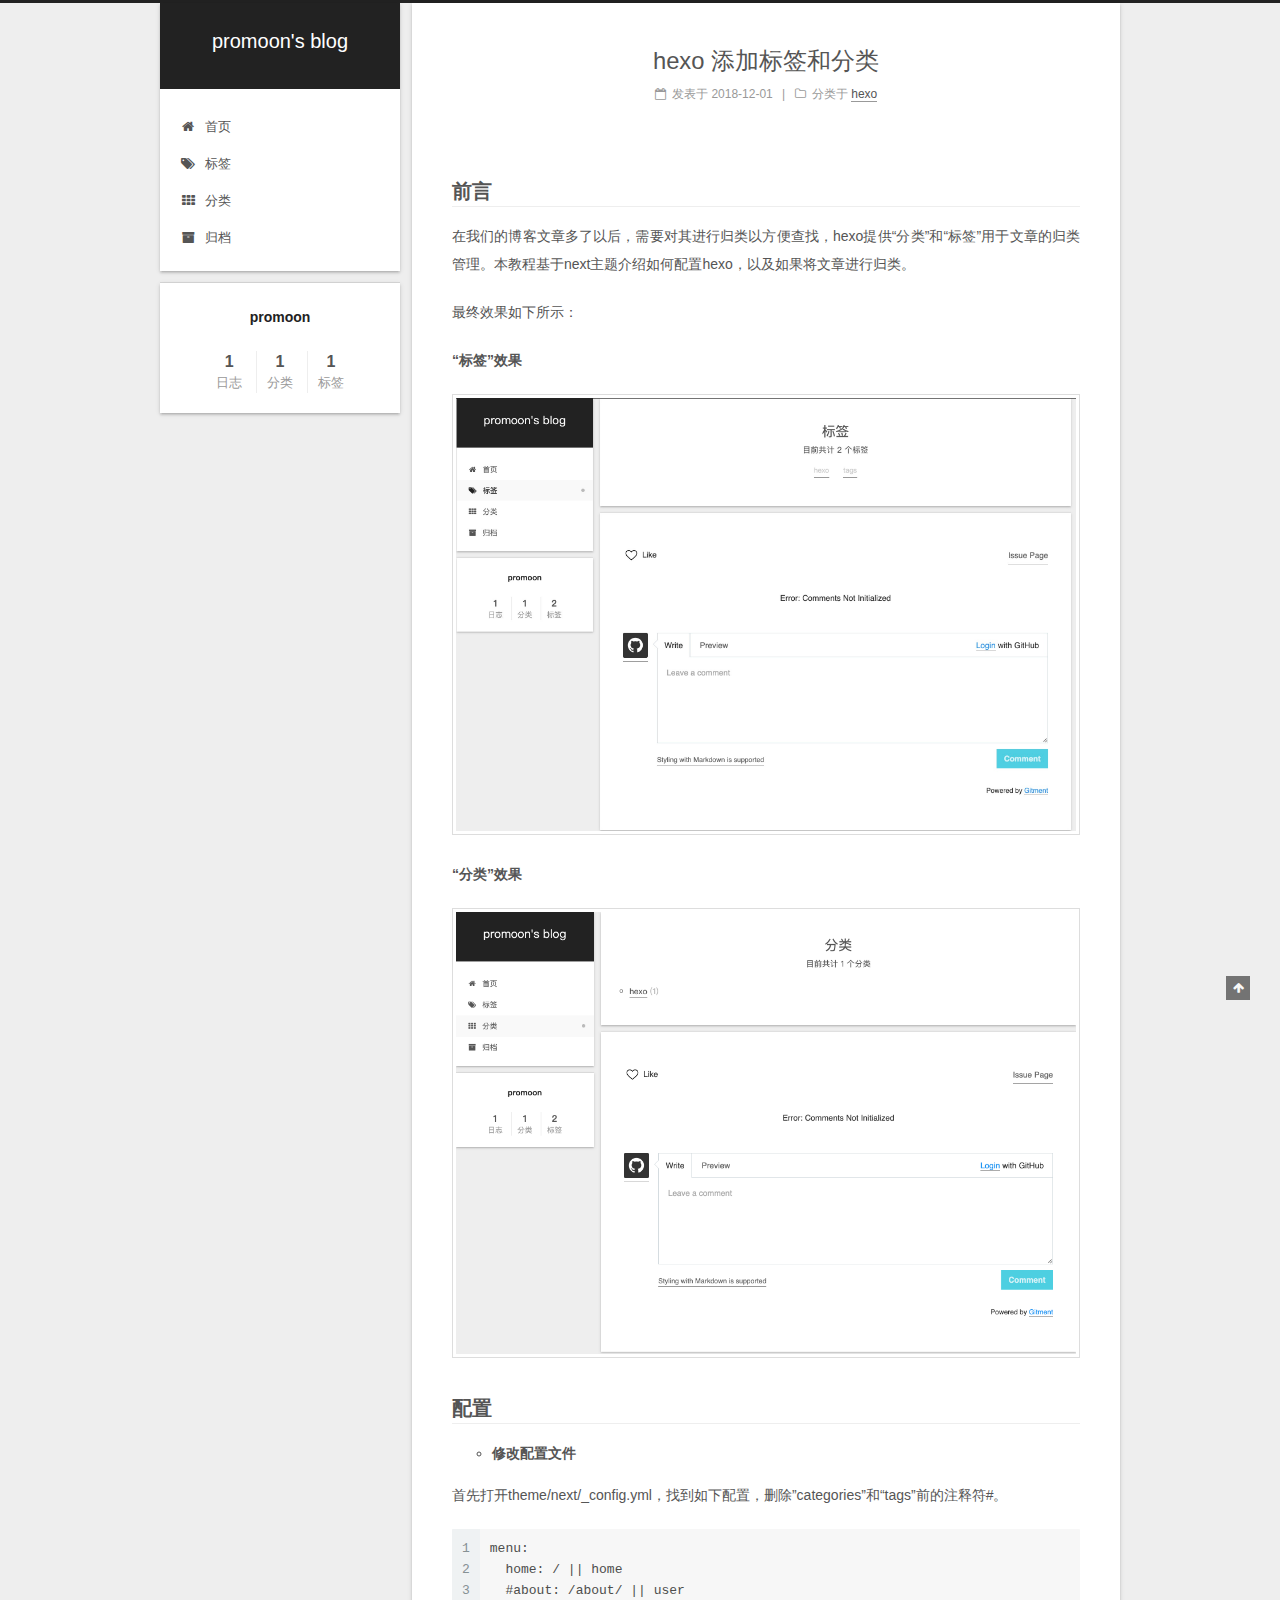
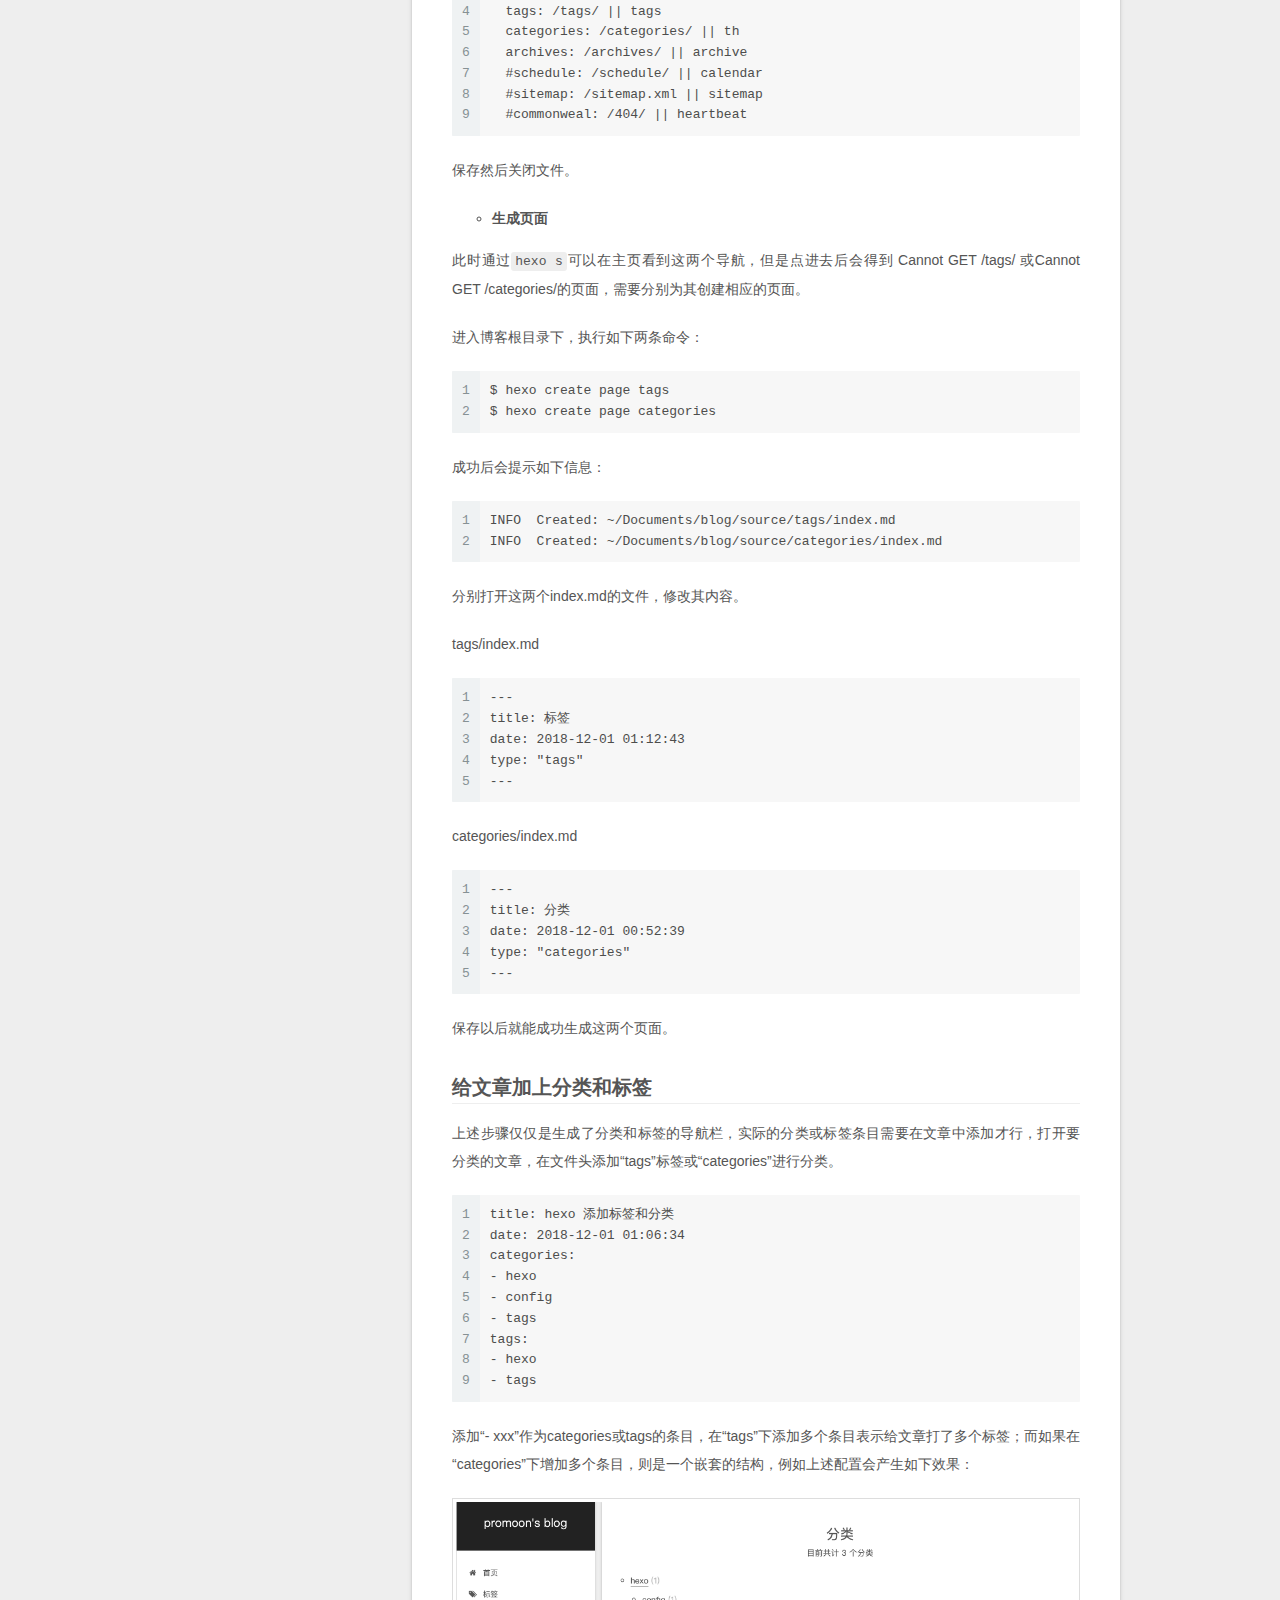
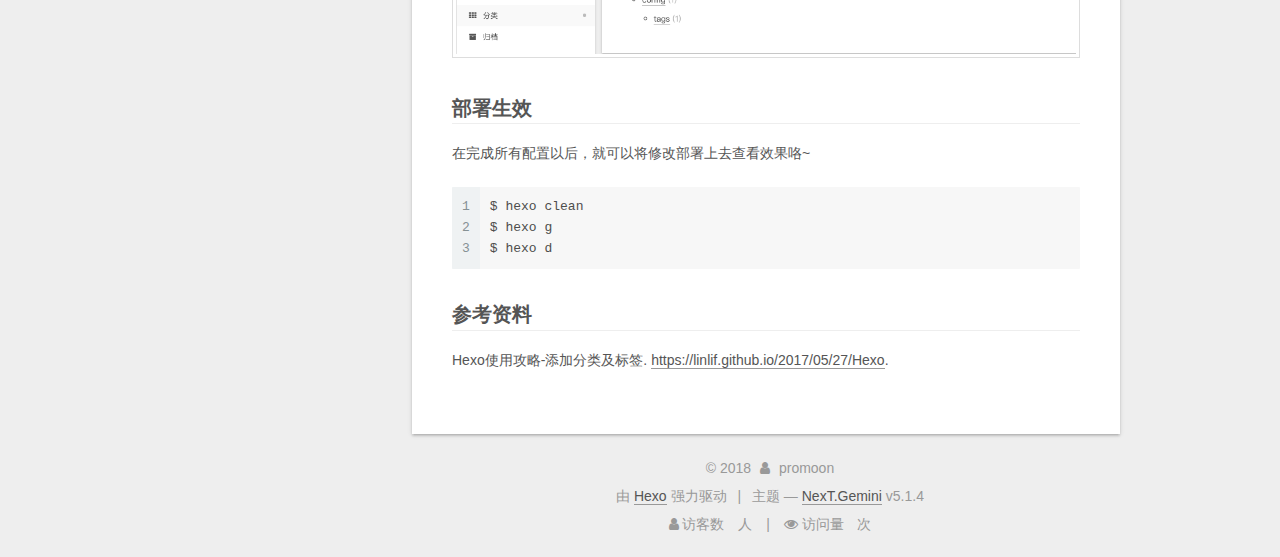
==== commit 776a11a7: "Site updated: 2018-12-01 02:34:07" ====
--- a/index.html
+++ b/index.html
@@ -3,7 +3,7 @@
 
 
 
-<html class="theme-next gemini" lang="">
+<html class="theme-next gemini" lang="zh-Hans">
 <head><meta name="generator" content="Hexo 3.8.0">
   <meta charset="UTF-8">
 <meta http-equiv="X-UA-Compatible" content="IE=edge">
@@ -23,12 +23,16 @@
 
 
 
-
-
-
-
-
-
+  <meta name="google-site-verification" content="GNS90si99oB4pvDgUFQ1ZwdfjWUZWPSOFUnm2gTwYl4">
+
+
+
+
+
+
+
+
+  <meta name="baidu-site-verification" content="7hOKDbmYq6">
 
 
 
@@ -79,9 +83,9 @@
 
 <meta property="og:type" content="website">
 <meta property="og:title" content="promoon&#39;s blog">
-<meta property="og:url" content="http://yoursite.com/index.html">
+<meta property="og:url" content="https://promoon.github.io/index.html">
 <meta property="og:site_name" content="promoon&#39;s blog">
-<meta property="og:locale" content="default">
+<meta property="og:locale" content="zh-Hans">
 <meta name="twitter:card" content="summary">
 <meta name="twitter:title" content="promoon&#39;s blog">
 
@@ -99,7 +103,7 @@
     motion: {"enable":false,"async":false,"transition":{"post_block":"fadeIn","post_header":"slideDownIn","post_body":"slideDownIn","coll_header":"slideLeftIn","sidebar":"slideUpIn"}},
     duoshuo: {
       userId: '0',
-      author: 'Author'
+      author: '博主'
     },
     algolia: {
       applicationID: '',
@@ -113,7 +117,7 @@
 
 
 
-  <link rel="canonical" href="http://yoursite.com/">
+  <link rel="canonical" href="https://promoon.github.io/">
 
 
 
@@ -131,7 +135,7 @@
 
 </head>
 
-<body itemscope="" itemtype="http://schema.org/WebPage" lang="default">
+<body itemscope="" itemtype="http://schema.org/WebPage" lang="zh-Hans">
 
   
   
@@ -180,17 +184,27 @@
             
               <i class="menu-item-icon fa fa-fw fa-home"></i> <br>
             
-            Home
+            首页
           </a>
         </li>
       
         
+        <li class="menu-item menu-item-tags">
+          <a href="/tags/" rel="section">
+            
+              <i class="menu-item-icon fa fa-fw fa-tags"></i> <br>
+            
+            标签
+          </a>
+        </li>
+      
+        
         <li class="menu-item menu-item-categories">
           <a href="/categories/" rel="section">
             
               <i class="menu-item-icon fa fa-fw fa-th"></i> <br>
             
-            Categories
+            分类
           </a>
         </li>
       
@@ -200,7 +214,7 @@
             
               <i class="menu-item-icon fa fa-fw fa-archive"></i> <br>
             
-            Archives
+            归档
           </a>
         </li>
       
@@ -237,7 +251,7 @@
   
   
   <div class="post-block">
-    <link itemprop="mainEntityOfPage" href="http://yoursite.com/2018/11/26/hello-world/">
+    <link itemprop="mainEntityOfPage" href="https://promoon.github.io/2018/12/01/hexo_categories_tags/">
 
     <span hidden itemprop="author" itemscope="" itemtype="http://schema.org/Person">
       <meta itemprop="name" content="promoon">
@@ -256,7 +270,7 @@
         
           <h1 class="post-title" itemprop="name headline">
                 
-                <a class="post-title-link" href="/2018/11/26/hello-world/" itemprop="url">Hello World</a></h1>
+                <a class="post-title-link" href="/2018/12/01/hexo_categories_tags/" itemprop="url">hexo 添加标签和分类</a></h1>
         
 
         <div class="post-meta">
@@ -266,10 +280,10 @@
                 <i class="fa fa-calendar-o"></i>
               </span>
               
-                <span class="post-meta-item-text">Posted on</span>
-              
-              <time title="Post created" itemprop="dateCreated datePublished" datetime="2018-11-26T22:33:04+08:00">
-                2018-11-26
+                <span class="post-meta-item-text">发表于</span>
+              
+              <time title="创建于" itemprop="dateCreated datePublished" datetime="2018-12-01T01:06:34+08:00">
+                2018-12-01
               </time>
             
 
@@ -278,6 +292,28 @@
             
           </span>
 
+          
+            <span class="post-category">
+            
+              <span class="post-meta-divider">|</span>
+            
+              <span class="post-meta-item-icon">
+                <i class="fa fa-folder-o"></i>
+              </span>
+              
+                <span class="post-meta-item-text">分类于</span>
+              
+              
+                <span itemprop="about" itemscope="" itemtype="http://schema.org/Thing">
+                  <a href="/categories/hexo/" itemprop="url" rel="index">
+                    <span itemprop="name">hexo</span>
+                  </a>
+                </span>
+
+                
+                
+              
+            </span>
           
 
           
@@ -308,15 +344,39 @@
       
         
           
-            <p>Welcome to <a href="https://hexo.io/" target="_blank" rel="noopener">Hexo</a>! This is your very first post. Check <a href="https://hexo.io/docs/" target="_blank" rel="noopener">documentation</a> for more info. If you get any problems when using Hexo, you can find the answer in <a href="https://hexo.io/docs/troubleshooting.html" target="_blank" rel="noopener">troubleshooting</a> or you can ask me on <a href="https://github.com/hexojs/hexo/issues" target="_blank" rel="noopener">GitHub</a>.</p>
-<h2 id="Quick-Start"><a href="#Quick-Start" class="headerlink" title="Quick Start"></a>Quick Start</h2><h3 id="Create-a-new-post"><a href="#Create-a-new-post" class="headerlink" title="Create a new post"></a>Create a new post</h3><figure class="highlight bash"><table><tr><td class="gutter"><pre><span class="line">1</span><br></pre></td><td class="code"><pre><span class="line">$ hexo new <span class="string">"My New Post"</span></span><br></pre></td></tr></table></figure>
-<p>More info: <a href="https://hexo.io/docs/writing.html" target="_blank" rel="noopener">Writing</a></p>
-<h3 id="Run-server"><a href="#Run-server" class="headerlink" title="Run server"></a>Run server</h3><figure class="highlight bash"><table><tr><td class="gutter"><pre><span class="line">1</span><br></pre></td><td class="code"><pre><span class="line">$ hexo server</span><br></pre></td></tr></table></figure>
-<p>More info: <a href="https://hexo.io/docs/server.html" target="_blank" rel="noopener">Server</a></p>
-<h3 id="Generate-static-files"><a href="#Generate-static-files" class="headerlink" title="Generate static files"></a>Generate static files</h3><figure class="highlight bash"><table><tr><td class="gutter"><pre><span class="line">1</span><br></pre></td><td class="code"><pre><span class="line">$ hexo generate</span><br></pre></td></tr></table></figure>
-<p>More info: <a href="https://hexo.io/docs/generating.html" target="_blank" rel="noopener">Generating</a></p>
-<h3 id="Deploy-to-remote-sites"><a href="#Deploy-to-remote-sites" class="headerlink" title="Deploy to remote sites"></a>Deploy to remote sites</h3><figure class="highlight bash"><table><tr><td class="gutter"><pre><span class="line">1</span><br></pre></td><td class="code"><pre><span class="line">$ hexo deploy</span><br></pre></td></tr></table></figure>
-<p>More info: <a href="https://hexo.io/docs/deployment.html" target="_blank" rel="noopener">Deployment</a></p>
+            <h2 id="前言"><a href="#前言" class="headerlink" title="前言"></a>前言</h2><p>在我们的博客文章多了以后，需要对其进行归类以方便查找，hexo提供“分类”和“标签”用于文章的归类管理。本教程基于next主题介绍如何配置hexo，以及如果将文章进行归类。</p>
+<p>最终效果如下所示：</p>
+<p><strong>“标签”效果</strong></p>
+<p><img src="/2018/12/01/hexo_categories_tags/categories.jpg" alt=""></p>
+<p><strong>“分类”效果</strong></p>
+<p><img src="/2018/12/01/hexo_categories_tags/tags.png" alt=""></p>
+<h2 id="配置"><a href="#配置" class="headerlink" title="配置"></a>配置</h2><ul>
+<li><strong>修改配置文件</strong></li>
+</ul>
+<p>首先打开theme/next/_config.yml，找到如下配置，删除”categories”和“tags”前的注释符#。</p>
+<figure class="highlight plain"><table><tr><td class="gutter"><pre><span class="line">1</span><br><span class="line">2</span><br><span class="line">3</span><br><span class="line">4</span><br><span class="line">5</span><br><span class="line">6</span><br><span class="line">7</span><br><span class="line">8</span><br><span class="line">9</span><br></pre></td><td class="code"><pre><span class="line">menu:</span><br><span class="line">  home: / || home</span><br><span class="line">  #about: /about/ || user</span><br><span class="line">  tags: /tags/ || tags</span><br><span class="line">  categories: /categories/ || th</span><br><span class="line">  archives: /archives/ || archive</span><br><span class="line">  #schedule: /schedule/ || calendar</span><br><span class="line">  #sitemap: /sitemap.xml || sitemap</span><br><span class="line">  #commonweal: /404/ || heartbeat</span><br></pre></td></tr></table></figure>
+<p>保存然后关闭文件。</p>
+<ul>
+<li><strong>生成页面</strong></li>
+</ul>
+<p>此时通过<code>hexo s</code>可以在主页看到这两个导航，但是点进去后会得到 Cannot GET /tags/ 或Cannot GET /categories/的页面，需要分别为其创建相应的页面。</p>
+<p>进入博客根目录下，执行如下两条命令：</p>
+<figure class="highlight plain"><table><tr><td class="gutter"><pre><span class="line">1</span><br><span class="line">2</span><br></pre></td><td class="code"><pre><span class="line">$ hexo create page tags</span><br><span class="line">$ hexo create page categories</span><br></pre></td></tr></table></figure>
+<p>成功后会提示如下信息：</p>
+<figure class="highlight plain"><table><tr><td class="gutter"><pre><span class="line">1</span><br><span class="line">2</span><br></pre></td><td class="code"><pre><span class="line">INFO  Created: ~/Documents/blog/source/tags/index.md</span><br><span class="line">INFO  Created: ~/Documents/blog/source/categories/index.md</span><br></pre></td></tr></table></figure>
+<p>分别打开这两个index.md的文件，修改其内容。</p>
+<p>tags/index.md</p>
+<figure class="highlight plain"><table><tr><td class="gutter"><pre><span class="line">1</span><br><span class="line">2</span><br><span class="line">3</span><br><span class="line">4</span><br><span class="line">5</span><br></pre></td><td class="code"><pre><span class="line">---</span><br><span class="line">title: 标签</span><br><span class="line">date: 2018-12-01 01:12:43</span><br><span class="line">type: &quot;tags&quot;</span><br><span class="line">---</span><br></pre></td></tr></table></figure>
+<p>categories/index.md</p>
+<figure class="highlight plain"><table><tr><td class="gutter"><pre><span class="line">1</span><br><span class="line">2</span><br><span class="line">3</span><br><span class="line">4</span><br><span class="line">5</span><br></pre></td><td class="code"><pre><span class="line">---</span><br><span class="line">title: 分类</span><br><span class="line">date: 2018-12-01 00:52:39</span><br><span class="line">type: &quot;categories&quot;</span><br><span class="line">---</span><br></pre></td></tr></table></figure>
+<p>保存以后就能成功生成这两个页面。</p>
+<h2 id="给文章加上分类和标签"><a href="#给文章加上分类和标签" class="headerlink" title="给文章加上分类和标签"></a>给文章加上分类和标签</h2><p>上述步骤仅仅是生成了分类和标签的导航栏，实际的分类或标签条目需要在文章中添加才行，打开要分类的文章，在文件头添加“tags”标签或“categories”进行分类。</p>
+<figure class="highlight plain"><table><tr><td class="gutter"><pre><span class="line">1</span><br><span class="line">2</span><br><span class="line">3</span><br><span class="line">4</span><br><span class="line">5</span><br><span class="line">6</span><br><span class="line">7</span><br><span class="line">8</span><br><span class="line">9</span><br></pre></td><td class="code"><pre><span class="line">title: hexo 添加标签和分类 </span><br><span class="line">date: 2018-12-01 01:06:34</span><br><span class="line">categories: </span><br><span class="line">- hexo</span><br><span class="line">- config</span><br><span class="line">- tags</span><br><span class="line">tags:</span><br><span class="line">- hexo</span><br><span class="line">- tags</span><br></pre></td></tr></table></figure>
+<p>添加“- xxx”作为categories或tags的条目，在“tags”下添加多个条目表示给文章打了多个标签；而如果在“categories”下增加多个条目，则是一个嵌套的结构，例如上述配置会产生如下效果：</p>
+<p><img src="/2018/12/01/hexo_categories_tags/hexo_categories.png" alt=""></p>
+<h2 id="部署生效"><a href="#部署生效" class="headerlink" title="部署生效"></a>部署生效</h2><p>在完成所有配置以后，就可以将修改部署上去查看效果咯~</p>
+<figure class="highlight plain"><table><tr><td class="gutter"><pre><span class="line">1</span><br><span class="line">2</span><br><span class="line">3</span><br></pre></td><td class="code"><pre><span class="line">$ hexo clean</span><br><span class="line">$ hexo g</span><br><span class="line">$ hexo d</span><br></pre></td></tr></table></figure>
+<h2 id="参考资料"><a href="#参考资料" class="headerlink" title="参考资料"></a>参考资料</h2><p> Hexo使用攻略-添加分类及标签. <a href="https://linlif.github.io/2017/05/27/Hexo" target="_blank" rel="noopener">https://linlif.github.io/2017/05/27/Hexo</a>.</p>
 
           
         
@@ -399,13 +459,31 @@
                 <a href="/archives/">
               
                   <span class="site-state-item-count">1</span>
-                  <span class="site-state-item-name">posts</span>
+                  <span class="site-state-item-name">日志</span>
                 </a>
               </div>
             
 
             
-
+              
+              
+              <div class="site-state-item site-state-categories">
+                <a href="/categories/index.html">
+                  <span class="site-state-item-count">1</span>
+                  <span class="site-state-item-name">分类</span>
+                </a>
+              </div>
+            
+
+            
+              
+              
+              <div class="site-state-item site-state-tags">
+                <a href="/tags/index.html">
+                  <span class="site-state-item-count">1</span>
+                  <span class="site-state-item-name">标签</span>
+                </a>
+              </div>
             
 
           </nav>
@@ -449,7 +527,7 @@
 </div>
 
 
-  <div class="powered-by">Powered by <a class="theme-link" target="_blank" href="https://hexo.io">Hexo</a></div>
+  <div class="powered-by">由 <a class="theme-link" target="_blank" href="https://hexo.io">Hexo</a> 强力驱动</div>
 
 
 
@@ -457,14 +535,14 @@
 
 
 
-  <div class="theme-info">Theme &mdash; <a class="theme-link" target="_blank" href="https://github.com/iissnan/hexo-theme-next">NexT.Gemini</a> v5.1.4</div>
+  <div class="theme-info">主题 &mdash; <a class="theme-link" target="_blank" href="https://github.com/iissnan/hexo-theme-next">NexT.Gemini</a> v5.1.4</div>
 
 
 
 
         
 <div class="busuanzi-count">
-  <script async src="https:///busuanzi.ibruce.info/busuanzi/2.3/busuanzi.pure.mini.js"></script>
+  <script async src="https://busuanzi.ibruce.info/busuanzi/2.3/busuanzi.pure.mini.js"></script>
 
   
     <span class="site-uv">
@@ -621,22 +699,50 @@
 
 
 
-
-
-
-
-
-  
-
-
-
-
-
-  
-
-  
-
-  
+<!-- LOCAL: You can save these files to your site and update links -->
+    
+        
+        <link rel="stylesheet" href="https://imsun.github.io/gitment/style/default.css">
+        <script src="https://imsun.github.io/gitment/dist/gitment.browser.js"></script>
+    
+<!-- END LOCAL -->
+
+    
+
+    
+
+
+
+
+
+
+
+  
+
+
+
+
+
+  
+
+  
+
+  
+<script>
+(function(){
+    var bp = document.createElement('script');
+    var curProtocol = window.location.protocol.split(':')[0];
+    if (curProtocol === 'https') {
+        bp.src = 'https://zz.bdstatic.com/linksubmit/push.js';        
+    }
+    else {
+        bp.src = 'http://push.zhanzhang.baidu.com/push.js';
+    }
+    var s = document.getElementsByTagName("script")[0];
+    s.parentNode.insertBefore(bp, s);
+})();
+</script>
+
 
   
   
--- a/css/main.css
+++ b/css/main.css
@@ -1823,7 +1823,7 @@
   width: 4px;
   height: 4px;
   border-radius: 50%;
-  background: #ffffcb;
+  background: #ff7895;
 }
 .links-of-blogroll {
   font-size: 13px;
@@ -2208,6 +2208,19 @@
 .theme-next .this_ua.browser.QQBrowser {
   background-color: #78ace9 !important;
   border-color: #4cae4c !important;
+}
+#gitment-display-button {
+  display: inline-block;
+  padding: 0 15px;
+  color: #0a9caf;
+  cursor: pointer;
+  font-size: 14px;
+  border: 1px solid #0a9caf;
+  border-radius: 4px;
+}
+#gitment-display-button:hover {
+  color: #fff;
+  background: #0a9caf;
 }
 .post-spread {
   margin-top: 20px;
